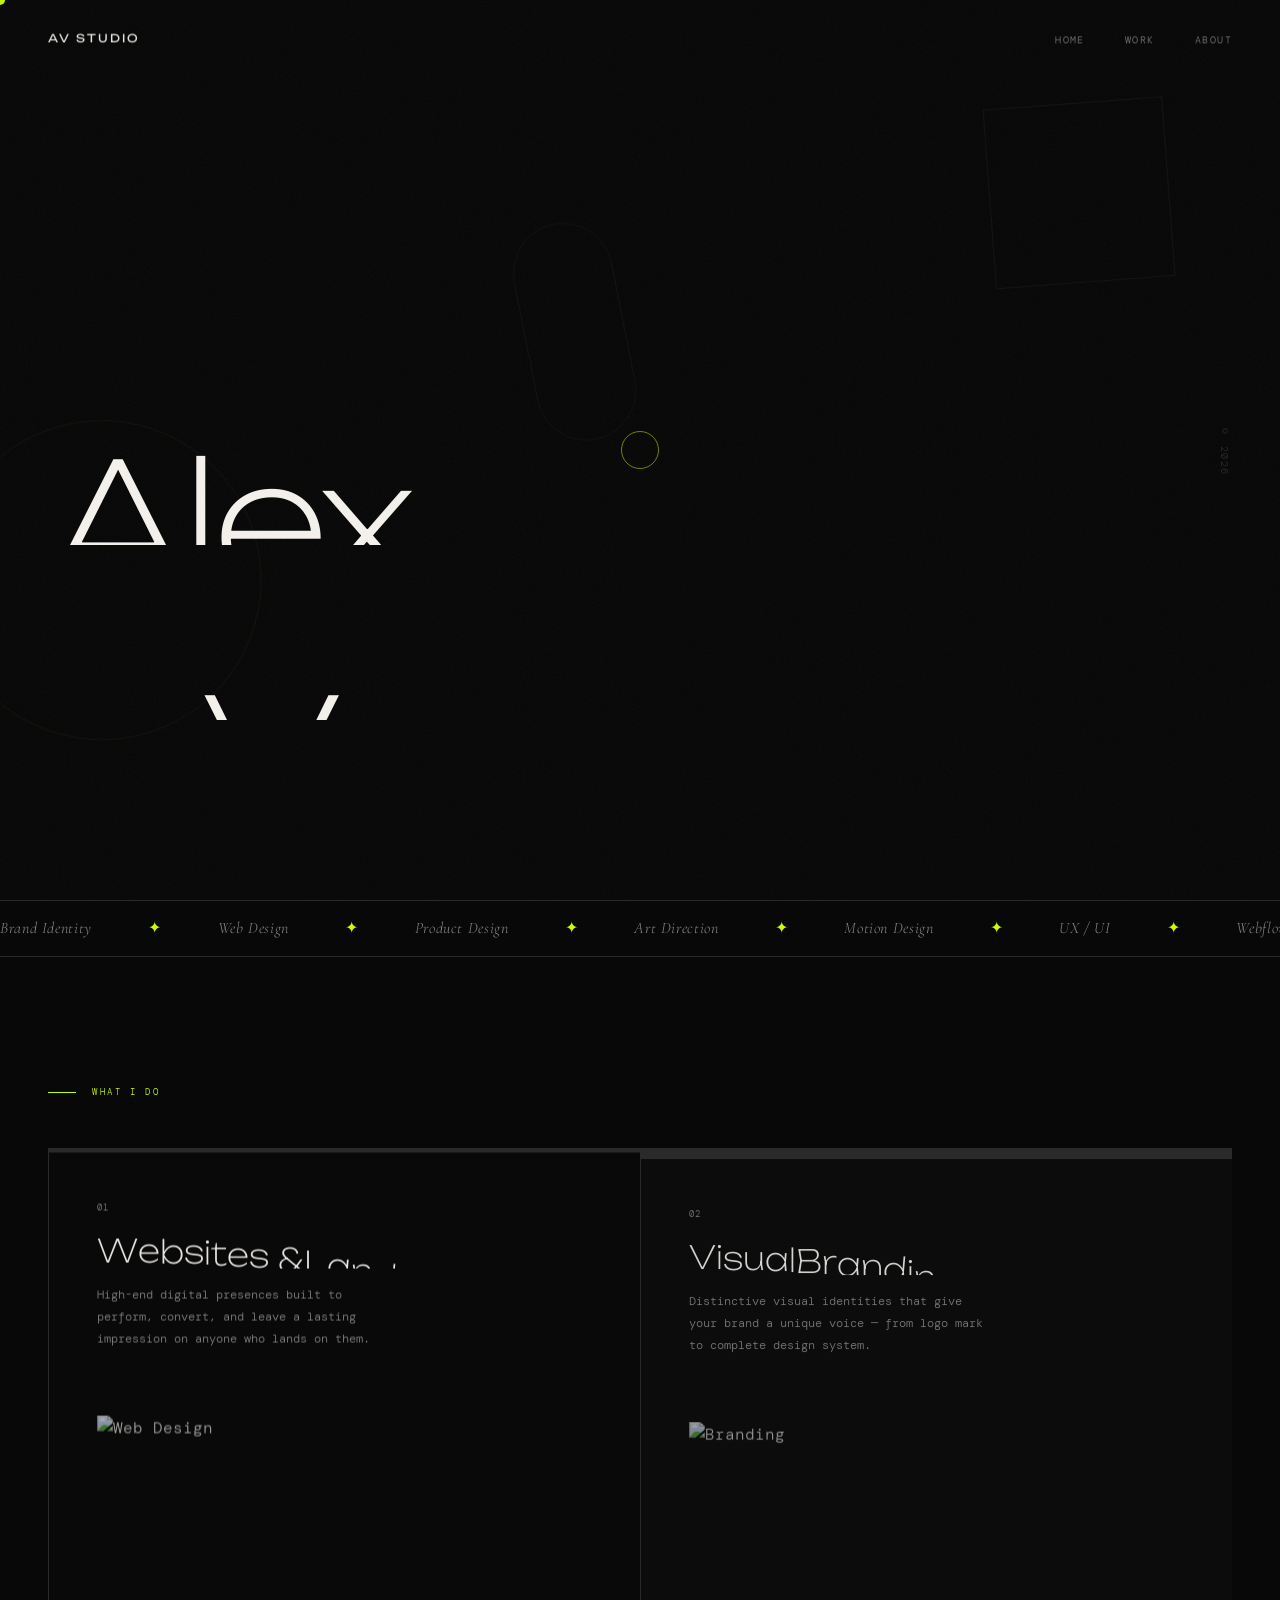
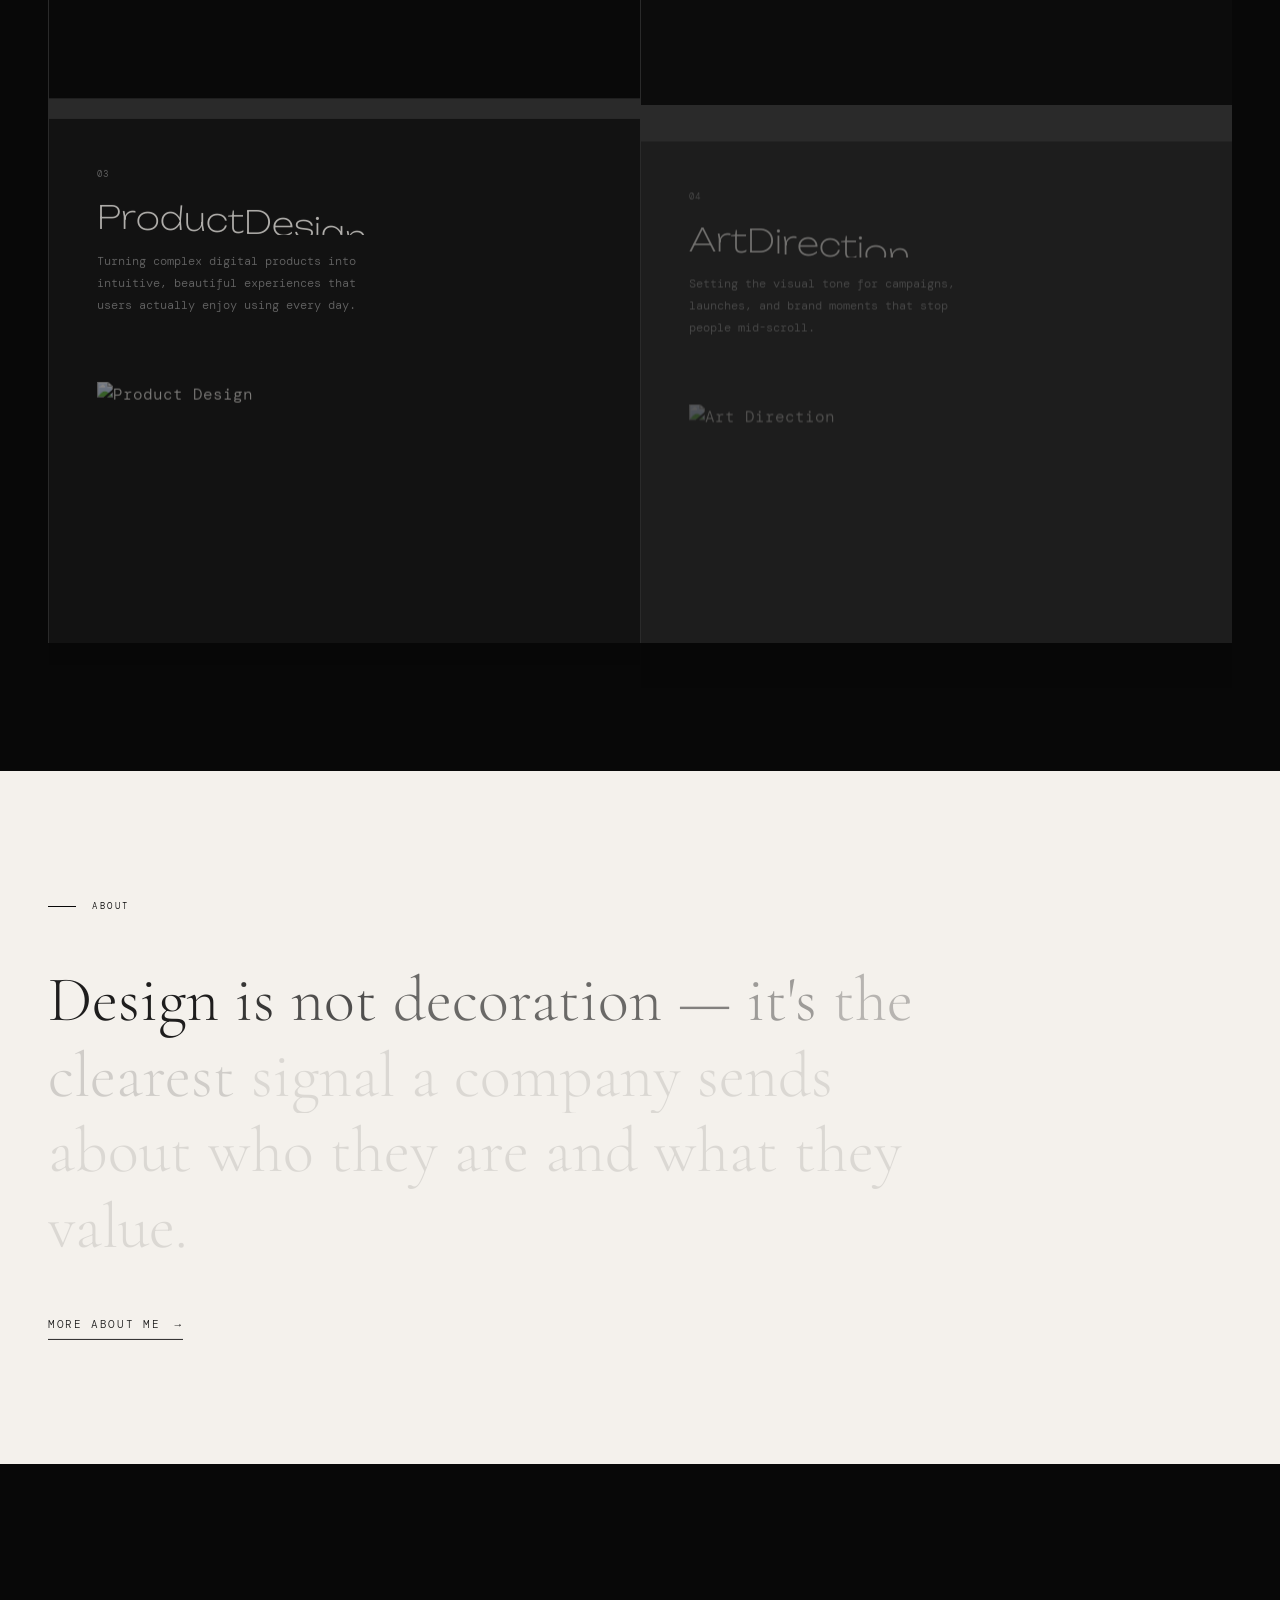
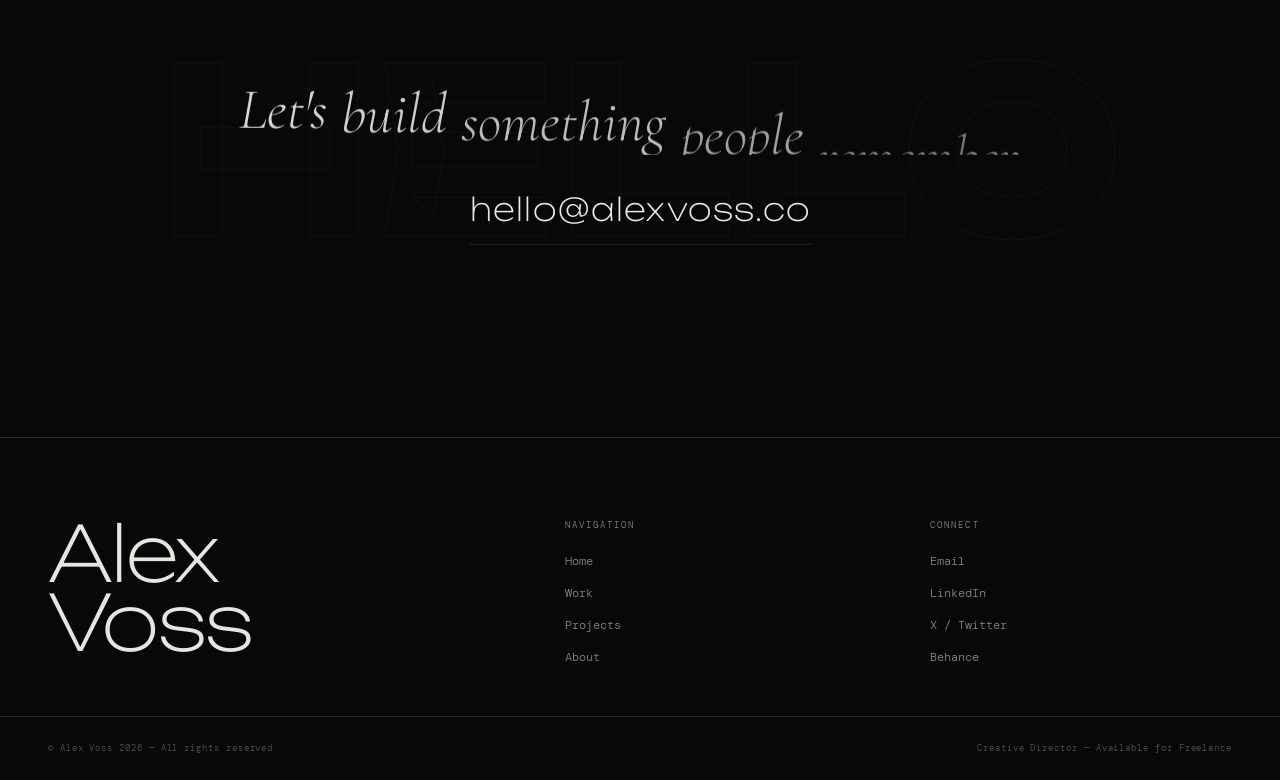
==== index.html @ 8ac4eb01 "Update index.html" ====
<!DOCTYPE html>
<html lang="en">
<head>
  <meta charset="UTF-8" />
  <meta name="viewport" content="width=device-width, initial-scale=1.0" />
  <title>Alex Voss — Creative Director</title>
  <meta name="description" content="Creative Director crafting high-end digital experiences — brand identity, web design, and product design." />
  <link rel="stylesheet" href="css/style.css" />
</head>
<body>

  <!-- PRELOADER -->
  <div class="preloader">
    <div class="pre-bars">
      <div class="pre-bar"></div>
      <div class="pre-bar"></div>
      <div class="pre-bar"></div>
      <div class="pre-bar"></div>
      <div class="pre-bar"></div>
    </div>
    <div class="pre-logo">AV</div>
    <div class="pre-counter">0%</div>
  </div>

  <!-- CURSOR -->
  <div class="cursor"></div>
  <div class="cursor-ring"></div>

  <!-- NAV -->
  <nav>
    <a class="nav-logo" href="index.html">AV Studio</a>
    <ul class="nav-links">
      <li><a href="index.html">Home</a></li>
      <li><a href="work.html">Work</a></li>
      <li><a href="about.html">About</a></li>
    </ul>
  </nav>

  <!-- HERO -->
  <section class="hero">
    <div class="shapes-bg">
      <div class="float-shape shape-square" data-speed="0.4"></div>
      <div class="float-shape shape-circle" data-speed="0.25"></div>
      <div class="float-shape shape-pill"   data-speed="0.6"></div>
    </div>

    <p class="hero-eyebrow">Creative Direction &amp; Web Design</p>

    <h1 class="hero-name">
      <span class="hero-line"><span class="hero-line-inner">Alex</span></span>
      <span class="hero-line"><span class="hero-line-inner">Voss</span></span>
    </h1>

    <p class="hero-tagline">Making brands impossible to ignore, one pixel at a time.</p>
    <div class="hero-year">© 2026</div>
    <div class="hero-scroll">Scroll</div>
  </section>

  <!-- MARQUEE -->
  <div class="marquee-wrap">
    <div class="marquee-track">
      <span>Brand Identity</span><span class="mdot">✦</span>
      <span>Web Design</span><span class="mdot">✦</span>
      <span>Product Design</span><span class="mdot">✦</span>
      <span>Art Direction</span><span class="mdot">✦</span>
      <span>Motion Design</span><span class="mdot">✦</span>
      <span>UX / UI</span><span class="mdot">✦</span>
      <span>Webflow Dev</span><span class="mdot">✦</span>
      <span>Visual Systems</span><span class="mdot">✦</span>
      <!-- duplicate for seamless loop -->
      <span>Brand Identity</span><span class="mdot">✦</span>
      <span>Web Design</span><span class="mdot">✦</span>
      <span>Product Design</span><span class="mdot">✦</span>
      <span>Art Direction</span><span class="mdot">✦</span>
      <span>Motion Design</span><span class="mdot">✦</span>
      <span>UX / UI</span><span class="mdot">✦</span>
      <span>Webflow Dev</span><span class="mdot">✦</span>
      <span>Visual Systems</span><span class="mdot">✦</span>
    </div>
  </div>

  <!-- SERVICES -->
  <section>
    <p class="section-label">What I Do</p>
    <div class="services-grid">

      <div class="service-item">
        <span class="service-num">01</span>
        <h3 class="service-title" data-split="chars">Websites &amp;<br>Landing Pages</h3>
        <p class="service-desc">High-end digital presences built to perform, convert, and leave a lasting impression on anyone who lands on them.</p>
        <div class="parallax-wrap">
          <img class="service-img parallax-img" src="https://images.unsplash.com/photo-1558655146-364adaf1fcc9?w=900&q=80&auto=format&fit=crop" alt="Web Design" />
        </div>
      </div>

      <div class="service-item">
        <span class="service-num">02</span>
        <h3 class="service-title" data-split="chars">Visual<br>Branding</h3>
        <p class="service-desc">Distinctive visual identities that give your brand a unique voice — from logo mark to complete design system.</p>
        <div class="parallax-wrap">
          <img class="service-img parallax-img" src="https://images.unsplash.com/photo-1600880292089-90a7e086ee0c?w=900&q=80&auto=format&fit=crop" alt="Branding" />
        </div>
      </div>

      <div class="service-item">
        <span class="service-num">03</span>
        <h3 class="service-title" data-split="chars">Product<br>Design</h3>
        <p class="service-desc">Turning complex digital products into intuitive, beautiful experiences that users actually enjoy using every day.</p>
        <div class="parallax-wrap">
          <img class="service-img parallax-img" src="https://images.unsplash.com/photo-1586717791821-3f44a563fa4c?w=900&q=80&auto=format&fit=crop" alt="Product Design" />
        </div>
      </div>

      <div class="service-item">
        <span class="service-num">04</span>
        <h3 class="service-title" data-split="chars">Art<br>Direction</h3>
        <p class="service-desc">Setting the visual tone for campaigns, launches, and brand moments that stop people mid-scroll.</p>
        <div class="parallax-wrap">
          <img class="service-img parallax-img" src="https://images.unsplash.com/photo-1618005182384-a83a8bd57fbe?w=900&q=80&auto=format&fit=crop" alt="Art Direction" />
        </div>
      </div>

    </div>
  </section>

  <!-- ABOUT STRIP -->
  <div class="about-strip">
    <p class="section-label">About</p>
    <p class="about-big-text">
      Design is <em>not decoration</em> — it's the clearest signal a company sends about who they are and what they value.
    </p>
    <a class="about-cta reveal" href="about.html">More about me</a>
  </div>

  <!-- CTA -->
  <section class="cta-section">
    <h2 class="reveal" data-split="words">Let's build something people remember.</h2>
    <a class="cta-email" href="mailto:hello@alexvoss.co">hello@alexvoss.co</a>
  </section>

  <!-- FOOTER -->
  <footer>
    <div class="footer-name">Alex<br>Voss</div>
    <div>
      <p class="footer-col-label">Navigation</p>
      <div class="footer-links">
        <a href="index.html">Home</a>
        <a href="work.html">Work</a>
        <a href="Projects.html">Projects</a>
        <a href="about.html">About</a>
      </div>
    </div>
    <div>
      <p class="footer-col-label">Connect</p>
      <div class="footer-links">
        <a href="mailto:hello@alexvoss.co">Email</a>
        <a href="#" target="_blank">LinkedIn</a>
        <a href="#" target="_blank">X / Twitter</a>
        <a href="#" target="_blank">Behance</a>
      </div>
    </div>
  </footer>
  <div class="footer-bottom">
    <span>© Alex Voss 2026 — All rights reserved</span>
    <span>Creative Director — Available for Freelance</span>
  </div>

  <!-- SCRIPTS: GSAP + ScrollTrigger + Lenis -->
  <script src="https://cdnjs.cloudflare.com/ajax/libs/gsap/3.12.5/gsap.min.js"></script>
  <script src="https://cdnjs.cloudflare.com/ajax/libs/gsap/3.12.5/ScrollTrigger.min.js"></script>
  <script src="https://unpkg.com/lenis@1.1.14/dist/lenis.min.js"></script>
  <script>gsap.registerPlugin(ScrollTrigger);</script>
  <script src="js/main.js"></script>
</body>
</html>
---- css/style.css ----
/* ─── FONTS ─────────────────────────────────────────────── */
@import url('https://fonts.googleapis.com/css2?family=Cormorant+Garamond:ital,wght@0,300;0,400;0,600;1,300;1,400&family=DM+Mono:wght@300;400;500&family=Unbounded:wght@200;400;700&display=swap');

/* ─── VARIABLES ──────────────────────────────────────────── */
:root {
  --black:      #080808;
  --white:      #f4f1ec;
  --grey:       #2a2a2a;
  --grey-mid:   #555;
  --grey-light: #888;
  --accent:     #c8ff00;
  --font-display: 'Unbounded', sans-serif;
  --font-serif:   'Cormorant Garamond', serif;
  --font-mono:    'DM Mono', monospace;
}

/* ─── RESET ──────────────────────────────────────────────── */
*, *::before, *::after { box-sizing: border-box; margin: 0; padding: 0; }
html { scroll-behavior: auto; font-size: 16px; } /* lenis handles smooth */
body {
  background: var(--black);
  color: var(--white);
  font-family: var(--font-mono);
  font-weight: 300;
  line-height: 1.65;
  overflow-x: hidden;
  cursor: none;
}
a  { color: inherit; text-decoration: none; }
img { display: block; max-width: 100%; }
ul  { list-style: none; }

/* ─── PRELOADER ──────────────────────────────────────────── */
.preloader {
  position: fixed;
  inset: 0;
  z-index: 9999;
  display: flex;
  flex-direction: column;
  align-items: center;
  justify-content: center;
  background: var(--black);
  pointer-events: none;
}
.pre-bars {
  display: flex;
  gap: 2px;
  position: absolute;
  inset: 0;
  z-index: 2;
}
.pre-bar {
  flex: 1;
  background: #0d0d0d;
  border-right: 1px solid #1a1a1a;
  /* bars slide UP to exit — GSAP animates yPercent: -100 */
}
/* logo/counter sit above bars */
.pre-logo {
  font-family: var(--font-display);
  font-size: clamp(1.5rem, 4vw, 3rem);
  font-weight: 200;
  letter-spacing: 0.1em;
  color: var(--white);
  position: relative;
  z-index: 1;
  margin-bottom: 1rem;
}
.pre-counter {
  font-family: var(--font-mono);
  font-size: 0.65rem;
  letter-spacing: 0.25em;
  color: var(--grey-light);
  position: relative;
  z-index: 1;
}

/* ─── CUSTOM CURSOR ──────────────────────────────────────── */
.cursor {
  position: fixed;
  width: 60px; height: 60px;
  background: var(--accent);
  border-radius: 50%;
  pointer-events: none;
  z-index: 9998;
  transform: translate(-50%, -50%);
  mix-blend-mode: difference;
  will-change: transform, left, top;
}
.cursor-ring {
  position: fixed;
  width: 38px; height: 38px;
  border: 1px solid rgba(200,255,0,0.5);
  border-radius: 50%;
  pointer-events: none;
  z-index: 9997;
  transform: translate(-50%, -50%);
  will-change: left, top;
}

/* ─── NAV ────────────────────────────────────────────────── */
nav {
  position: fixed;
  top: 0; left: 0; right: 0;
  z-index: 500;
  display: flex;
  justify-content: space-between;
  align-items: center;
  padding: 1.6rem 3rem;
  mix-blend-mode: difference;
  will-change: transform, opacity;
}
.nav-logo {
  font-family: var(--font-display);
  font-size: 0.7rem;
  font-weight: 400;
  letter-spacing: 0.18em;
  text-transform: uppercase;
  color: var(--white);
}
.nav-links {
  display: flex;
  gap: 2.5rem;
  align-items: center;
}
.nav-links a {
  font-family: var(--font-mono);
  font-size: 0.65rem;
  letter-spacing: 0.14em;
  text-transform: uppercase;
  color: var(--white);
  opacity: 0.5;
  transition: opacity 0.3s;
  position: relative;
}
.nav-links a::after {
  content: '';
  position: absolute;
  bottom: -3px; left: 0;
  width: 0; height: 1px;
  background: var(--accent);
  transition: width 0.35s ease;
}
.nav-links a:hover,
.nav-links a.active { opacity: 1; }
.nav-links a.active::after,
.nav-links a:hover::after { width: 100%; }

/* ─── HERO ───────────────────────────────────────────────── */
.hero {
  height: 100vh;
  display: flex;
  flex-direction: column;
  justify-content: flex-end;
  padding: 3rem 3rem 4rem;
  position: relative;
  overflow: hidden;
}
.hero-eyebrow {
  font-family: var(--font-mono);
  font-size: 0.62rem;
  letter-spacing: 0.22em;
  text-transform: uppercase;
  color: var(--accent);
  margin-bottom: 1.5rem;
  opacity: 0; /* animated in */
}
/* Each line has an overflow:hidden clip */
.hero-name {
  font-family: var(--font-display);
  font-size: clamp(4.5rem, 13vw, 12rem);
  font-weight: 200;
  line-height: 0.88;
  letter-spacing: -0.03em;
}
.hero-line {
  display: block;
  overflow: hidden;
  line-height: 1;
  padding-bottom: 0.05em;
}
.hero-line:nth-child(2) { padding-left: 12vw; }
.hero-line-inner {
  display: block;
  /* GSAP animates yPercent from 110 → 0 */
}
.hero-tagline {
  font-family: var(--font-serif);
  font-size: clamp(1rem, 2.2vw, 1.6rem);
  font-style: italic;
  font-weight: 300;
  color: var(--grey-light);
  margin-top: 2rem;
  max-width: 460px;
  margin-left: auto;
  opacity: 0; /* animated in */
}
.hero-scroll {
  position: absolute;
  bottom: 3rem;
  left: 50%;
  transform: translateX(-50%);
  display: flex;
  flex-direction: column;
  align-items: center;
  gap: 0.4rem;
  font-size: 0.55rem;
  letter-spacing: 0.22em;
  text-transform: uppercase;
  color: var(--grey-light);
  opacity: 0; /* animated in */
  animation: scrollBob 2.2s ease-in-out infinite 1.5s;
}
.hero-scroll::after {
  content: '';
  width: 1px; height: 55px;
  background: var(--grey-mid);
}
@keyframes scrollBob {
  0%, 100% { transform: translateX(-50%) translateY(0); }
  50%       { transform: translateX(-50%) translateY(10px); }
}
.available-badge {
  display: inline-flex;
  align-items: center;
  gap: 0.6rem;
  font-family: var(--font-mono);
  font-size: 0.58rem;
  letter-spacing: 0.16em;
  text-transform: uppercase;
  color: var(--grey-light);
  border: 1px solid var(--grey);
  padding: 0.5rem 1rem;
  margin-bottom: 2.5rem;
  opacity: 0; /* animated in */
  width: fit-content;
}
.badge-dot {
  width: 6px; height: 6px;
  background: var(--accent);
  border-radius: 50%;
  animation: pulse 2s ease-in-out infinite;
}
@keyframes pulse {
  0%, 100% { opacity: 1; transform: scale(1); }
  50%       { opacity: 0.4; transform: scale(0.7); }
}
.hero-year {
  position: absolute;
  top: 50%; right: 3rem;
  font-family: var(--font-mono);
  font-size: 0.6rem;
  letter-spacing: 0.15em;
  color: var(--grey);
  writing-mode: vertical-rl;
  transform: translateY(-50%);
}

/* ─── MARQUEE ────────────────────────────────────────────── */
.marquee-wrap {
  border-top: 1px solid var(--grey);
  border-bottom: 1px solid var(--grey);
  overflow: hidden;
  padding: 0.9rem 0;
}
.marquee-track {
  display: flex;
  gap: 3.5rem;
  white-space: nowrap;
  width: max-content;
  animation: marquee 18s linear infinite;
}
.marquee-track span {
  font-family: var(--font-serif);
  font-size: 1rem;
  font-style: italic;
  color: var(--grey-light);
  letter-spacing: 0.04em;
}
.marquee-track .mdot { color: var(--accent); font-style: normal; }
@keyframes marquee {
  from { transform: translateX(0); }
  to   { transform: translateX(-50%); }
}

/* ─── SECTION BASE ───────────────────────────────────────── */
section { padding: 8rem 3rem; }
.section-label {
  font-family: var(--font-mono);
  font-size: 0.58rem;
  letter-spacing: 0.28em;
  text-transform: uppercase;
  color: var(--accent);
  margin-bottom: 3rem;
  display: flex;
  align-items: center;
  gap: 1rem;
}
.section-label::before {
  content: '';
  display: inline-block;
  width: 28px; height: 1px;
  background: var(--accent);
}

/* ─── FLOATING SHAPES (hero bg) ──────────────────────────── */
.shapes-bg {
  position: absolute;
  inset: 0;
  pointer-events: none;
  overflow: hidden;
}
.float-shape {
  position: absolute;
  will-change: transform;
}
.shape-square {
  width: 180px; height: 180px;
  border: 1px solid rgba(255,255,255,0.04);
  top: 15%; right: 8%;
  transform: rotate(20deg);
}
.shape-circle {
  width: 320px; height: 320px;
  border: 1px solid rgba(200,255,0,0.05);
  border-radius: 50%;
  bottom: 20%; left: -5%;
}
.shape-pill {
  width: 100px; height: 220px;
  border: 1px solid rgba(255,255,255,0.035);
  border-radius: 100px;
  top: 30%; left: 42%;
  transform: rotate(-15deg);
}

/* ─── SERVICES GRID ──────────────────────────────────────── */
.services-grid {
  display: grid;
  grid-template-columns: 1fr 1fr;
  gap: 1px;
  background: var(--grey);
  border: 1px solid var(--grey);
}
.service-item {
  background: var(--black);
  padding: 3rem;
  display: flex;
  flex-direction: column;
  gap: 1rem;
  position: relative;
  overflow: hidden;
  will-change: transform;
}
.service-item::before {
  content: '';
  position: absolute;
  inset: 0;
  background: #0e0e0e;
  transform: scaleY(0);
  transform-origin: bottom;
  transition: transform 0.5s cubic-bezier(0.4, 0, 0.2, 1);
  z-index: 0;
}
.service-item:hover::before { transform: scaleY(1); }
.service-item > * { position: relative; z-index: 1; }
.service-num {
  font-family: var(--font-mono);
  font-size: 0.58rem;
  color: var(--grey-light);
  letter-spacing: 0.15em;
}
.service-title {
  font-family: var(--font-display);
  font-size: clamp(1.3rem, 2.8vw, 2rem);
  font-weight: 200;
  line-height: 1.1;
}
.service-desc {
  font-size: 0.78rem;
  color: var(--grey-light);
  max-width: 300px;
  line-height: 1.75;
}
.parallax-wrap { overflow: hidden; }
.service-img {
  width: 100%;
  height: 260px;
  object-fit: cover;
  margin-top: 1.5rem;
  opacity: 0.7;
  transition: opacity 0.5s;
  will-change: transform;
}
.service-item:hover .service-img { opacity: 1; }

/* ─── ABOUT STRIP ────────────────────────────────────────── */
.about-strip {
  background: var(--white);
  color: var(--black);
  padding: 8rem 3rem;
}
.about-strip .section-label { color: var(--black); }
.about-strip .section-label::before { background: var(--black); }
.about-big-text {
  font-family: var(--font-serif);
  font-size: clamp(2rem, 5vw, 4.5rem);
  font-weight: 300;
  line-height: 1.18;
  max-width: 900px;
}
.about-big-text em { font-style: italic; color: #666; }
.about-cta {
  display: inline-flex;
  align-items: center;
  gap: 0.9rem;
  margin-top: 3rem;
  font-family: var(--font-mono);
  font-size: 0.68rem;
  letter-spacing: 0.15em;
  text-transform: uppercase;
  color: var(--black);
  border-bottom: 1px solid var(--black);
  padding-bottom: 0.3rem;
  transition: gap 0.35s ease;
}
.about-cta:hover { gap: 2rem; }
.about-cta::after { content: '→'; }

/* ─── CTA ────────────────────────────────────────────────── */
.cta-section {
  text-align: center;
  padding: 12rem 3rem;
  position: relative;
  overflow: hidden;
}
.cta-section::before {
  content: 'HELLO';
  position: absolute;
  top: 50%; left: 50%;
  transform: translate(-50%, -50%);
  font-family: var(--font-display);
  font-size: clamp(7rem, 18vw, 16rem);
  font-weight: 700;
  color: transparent;
  -webkit-text-stroke: 1px var(--grey);
  pointer-events: none;
  opacity: 0.25;
  user-select: none;
}
.cta-section h2 {
  font-family: var(--font-serif);
  font-size: clamp(2rem, 4.5vw, 4rem);
  font-weight: 300;
  font-style: italic;
  margin-bottom: 2rem;
  position: relative;
}
.cta-email {
  font-family: var(--font-display);
  font-size: clamp(1.1rem, 2.8vw, 2rem);
  font-weight: 200;
  letter-spacing: 0.04em;
  border-bottom: 1px solid var(--grey);
  padding-bottom: 0.5rem;
  transition: color 0.3s, border-color 0.3s;
  position: relative;
  display: inline-block;
}
.cta-email:hover { color: var(--accent); border-color: var(--accent); }

/* ─── WORK PAGE ──────────────────────────────────────────── */
.work-hero {
  height: 60vh;
  display: flex;
  align-items: flex-end;
  padding: 3rem;
  border-bottom: 1px solid var(--grey);
}
.work-hero h1 {
  font-family: var(--font-display);
  font-size: clamp(3rem, 10vw, 9rem);
  font-weight: 200;
  line-height: 0.9;
  overflow: hidden;
}
.work-hero h1 > span {
  display: block;
  font-family: var(--font-serif);
  font-style: italic;
  font-size: 0.38em;
  color: var(--grey-light);
  font-weight: 300;
  margin-bottom: 0.6rem;
}
.work-nav-sticky {
  position: sticky;
  top: 0;
  z-index: 600;
  background: var(--black);
  border-bottom: 1px solid var(--grey);
  padding: 0 3rem;
  display: flex;
  align-items: center;
  overflow-x: auto;
  scrollbar-width: none;
  box-shadow: 0 8px 32px 0 rgba(0,0,0,0.98);
}
.work-nav-sticky::-webkit-scrollbar { display: none; }

/* brand + page nav embedded in work bar */
.work-nav-brand {
  display: flex;
  align-items: center;
  gap: 0;
  flex-shrink: 0;
}
.work-nav-logo {
  font-family: var(--font-display);
  font-size: 0.7rem;
  font-weight: 400;
  letter-spacing: 0.18em;
  color: var(--white);
  padding: 0 1.4rem;
  border-right: 1px solid var(--grey);
  white-space: nowrap;
  flex-shrink: 0;
  display: flex;
  align-items: center;
  height: 52px;
}
.work-nav-page {
  font-family: var(--font-mono);
  font-size: 0.58rem;
  letter-spacing: 0.15em;
  text-transform: uppercase;
  color: var(--grey-light);
  padding: 0 1.1rem;
  border-right: 1px solid var(--grey);
  white-space: nowrap;
  transition: color 0.3s;
  display: flex;
  align-items: center;
  height: 52px;
}
.work-nav-page:hover { color: var(--white); }
.work-nav-page.active { color: var(--accent); }
.work-nav-divider {
  width: 1px;
  align-self: stretch;
  background: var(--grey);
  flex-shrink: 0;
  margin-right: 0;
}

.work-nav-sticky a {
  font-family: var(--font-mono);
  font-size: 0.58rem;
  letter-spacing: 0.15em;
  text-transform: uppercase;
  color: var(--grey-light);
  padding: 1rem 1.4rem;
  border-right: 1px solid var(--grey);
  white-space: nowrap;
  transition: background 0.3s, color 0.3s;
}
.work-nav-sticky a:hover { background: #111; color: var(--white); }

/* ─── WORK ITEMS ─────────────────────────────────────────── */
.work-item {
  border-bottom: 1px solid var(--grey);
  padding: 6rem 3rem;
  display: grid;
  grid-template-columns: 1fr 2fr;
  gap: 6rem;
  align-items: start;
}
.work-item-meta {
  position: sticky;
  top: 140px;
}
.work-item-tag {
  font-family: var(--font-mono);
  font-size: 0.58rem;
  letter-spacing: 0.22em;
  text-transform: uppercase;
  color: var(--accent);
  margin-bottom: 0.75rem;
}
.work-item-title {
  font-family: var(--font-display);
  font-size: clamp(1.6rem, 3vw, 2.6rem);
  font-weight: 200;
  line-height: 1.05;
  margin-bottom: 0.4rem;
}
.work-item-subtitle {
  font-family: var(--font-serif);
  font-size: 1.1rem;
  font-style: italic;
  color: var(--grey-light);
  margin-bottom: 1.5rem;
}
.work-item-year {
  font-family: var(--font-mono);
  font-size: 0.6rem;
  color: var(--grey-mid);
  margin-bottom: 2.5rem;
}
.work-item-detail { margin-bottom: 1.2rem; }
.work-item-detail-label {
  font-family: var(--font-mono);
  font-size: 0.56rem;
  letter-spacing: 0.18em;
  text-transform: uppercase;
  color: var(--grey-light);
  margin-bottom: 0.35rem;
}
.work-item-detail-text { font-size: 0.78rem; line-height: 1.7; }
.work-item-link {
  display: inline-flex;
  align-items: center;
  gap: 0.75rem;
  margin-top: 2rem;
  font-family: var(--font-mono);
  font-size: 0.62rem;
  letter-spacing: 0.15em;
  text-transform: uppercase;
  border: 1px solid var(--grey);
  padding: 0.8rem 1.6rem;
  transition: background 0.3s, color 0.3s, border-color 0.3s, gap 0.3s;
}
.work-item-link:hover {
  background: var(--white);
  color: var(--black);
  border-color: var(--white);
  gap: 1.4rem;
}
.work-images { display: flex; flex-direction: column; gap: 1rem; }
.work-images img {
  width: 100%;
  object-fit: cover;
  opacity: 0.82;
  transition: opacity 0.4s;
  will-change: transform;
}
.work-images img:hover { opacity: 1; }
.work-images .img-row { display: grid; grid-template-columns: 1fr 1fr; gap: 1rem; }
.work-images img.tall   { height: 500px; }
.work-images img.medium { height: 320px; }

/* ─── ABOUT PAGE ─────────────────────────────────────────── */
.about-hero {
  height: 80vh;
  display: flex;
  flex-direction: column;
  justify-content: flex-end;
  padding: 3rem;
  border-bottom: 1px solid var(--grey);
  position: relative;
  overflow: hidden;
}
.about-hero h1 {
  font-family: var(--font-display);
  font-size: clamp(2.5rem, 9vw, 8rem);
  font-weight: 200;
  line-height: 0.92;
  max-width: 800px;
  position: relative;
}
.about-hero h1 small {
  display: block;
  font-family: var(--font-serif);
  font-style: italic;
  font-size: 0.28em;
  color: var(--grey-light);
  font-weight: 300;
  margin-top: 1.5rem;
  letter-spacing: 0;
}
.about-hero-img {
  position: absolute;
  right: 0; top: 0;
  height: 100%;
  width: 38%;
  object-fit: cover;
  opacity: 0.25;
}
.about-body {
  display: grid;
  grid-template-columns: 1fr 1.6fr;
  gap: 8rem;
  padding: 8rem 3rem;
  border-bottom: 1px solid var(--grey);
}
.about-body p {
  font-family: var(--font-serif);
  font-size: 1.12rem;
  line-height: 1.85;
  color: var(--grey-light);
  margin-bottom: 1.5rem;
}
.about-body p strong { color: var(--white); font-weight: 400; }
.about-meta {
  font-family: var(--font-display);
  font-size: clamp(0.85rem, 1.8vw, 1.2rem);
  font-weight: 200;
  line-height: 1.5;
  color: var(--grey-light);
}
.about-stats {
  display: grid;
  grid-template-columns: 1fr 1fr;
  gap: 4rem;
  padding: 6rem 3rem;
  border-bottom: 1px solid var(--grey);
}
.about-stat-num {
  font-family: var(--font-display);
  font-size: clamp(3rem, 7vw, 6rem);
  font-weight: 200;
  color: var(--accent);
  line-height: 1;
}
.about-stat-label {
  font-family: var(--font-mono);
  font-size: 0.62rem;
  letter-spacing: 0.16em;
  text-transform: uppercase;
  color: var(--grey-light);
  margin-top: 0.6rem;
}
.skills-grid {
  padding: 6rem 3rem;
  border-bottom: 1px solid var(--grey);
}
.skills-list {
  display: flex;
  flex-wrap: wrap;
  gap: 0.75rem;
  margin-top: 2rem;
}
.skill-tag {
  font-family: var(--font-mono);
  font-size: 0.62rem;
  letter-spacing: 0.1em;
  text-transform: uppercase;
  border: 1px solid var(--grey);
  padding: 0.65rem 1.3rem;
  transition: border-color 0.3s, color 0.3s;
  cursor: default;
}
.skill-tag:hover { border-color: var(--accent); color: var(--accent); }
.exp-row {
  display: grid;
  grid-template-columns: 1fr 2fr;
  gap: 4rem;
  padding: 2.5rem 0;
  border-bottom: 1px solid var(--grey);
}
.exp-year {
  font-family: var(--font-mono);
  font-size: 0.62rem;
  color: var(--grey-light);
}
.exp-title {
  font-family: var(--font-display);
  font-size: 1.1rem;
  font-weight: 200;
  margin-bottom: 0.4rem;
}
.exp-desc { font-size: 0.78rem; color: var(--grey-light); }

/* ─── FOOTER ─────────────────────────────────────────────── */
footer {
  padding: 5rem 3rem 3rem;
  border-top: 1px solid var(--grey);
  display: grid;
  grid-template-columns: 1.5fr 1fr 1fr;
  gap: 4rem;
  align-items: start;
}
.footer-name {
  font-family: var(--font-display);
  font-size: clamp(2.5rem, 6vw, 5rem);
  font-weight: 200;
  line-height: 0.9;
  letter-spacing: -0.02em;
  overflow: hidden;
}
.footer-col-label {
  font-family: var(--font-mono);
  font-size: 0.58rem;
  letter-spacing: 0.22em;
  text-transform: uppercase;
  color: var(--grey-light);
  margin-bottom: 1.2rem;
}
.footer-links { display: flex; flex-direction: column; gap: 0.8rem; }
.footer-links a {
  font-family: var(--font-mono);
  font-size: 0.73rem;
  color: var(--grey-light);
  transition: color 0.3s;
}
.footer-links a:hover { color: var(--accent); }
.footer-bottom {
  padding: 1.5rem 3rem;
  border-top: 1px solid var(--grey);
  display: flex;
  justify-content: space-between;
  font-family: var(--font-mono);
  font-size: 0.58rem;
  color: var(--grey-mid);
  letter-spacing: 0.1em;
}

/* ─── NOISE OVERLAY ──────────────────────────────────────── */
body::after {
  content: '';
  position: fixed;
  inset: 0;
  pointer-events: none;
  z-index: 9000;
  background-image: url("data:image/svg+xml,%3Csvg viewBox='0 0 512 512' xmlns='http://www.w3.org/2000/svg'%3E%3Cfilter id='n'%3E%3CfeTurbulence type='fractalNoise' baseFrequency='0.9' numOctaves='4' stitchTiles='stitch'/%3E%3C/filter%3E%3Crect width='100%25' height='100%25' filter='url(%23n)'/%3E%3C/svg%3E");
  opacity: 0.028;
}

/* ─── MOBILE ─────────────────────────────────────────────── */
@media (max-width: 768px) {
  body { cursor: auto; }
  .cursor, .cursor-ring { display: none; }
  nav { padding: 1.25rem 1.5rem; }
  section { padding: 5rem 1.5rem; }
  .hero { padding: 1.5rem 1.5rem 3rem; }
  .hero-line:nth-child(2) { padding-left: 6vw; }
  .services-grid { grid-template-columns: 1fr; }
  .work-item { grid-template-columns: 1fr; gap: 2.5rem; padding: 4rem 1.5rem; }
  .work-item-meta { position: static; }
  .about-body { grid-template-columns: 1fr; gap: 3rem; padding: 5rem 1.5rem; }
  .about-stats { grid-template-columns: 1fr 1fr; padding: 4rem 1.5rem; }
  .about-hero-img { width: 100%; opacity: 0.1; }
  footer { grid-template-columns: 1fr; gap: 2.5rem; padding: 4rem 1.5rem 2rem; }
  .footer-bottom { flex-direction: column; gap: 0.5rem; padding: 1.5rem; }
  .work-nav-sticky { padding: 0 1.5rem; }
  .skills-grid { padding: 4rem 1.5rem; }
  .cta-section { padding: 8rem 1.5rem; }
}
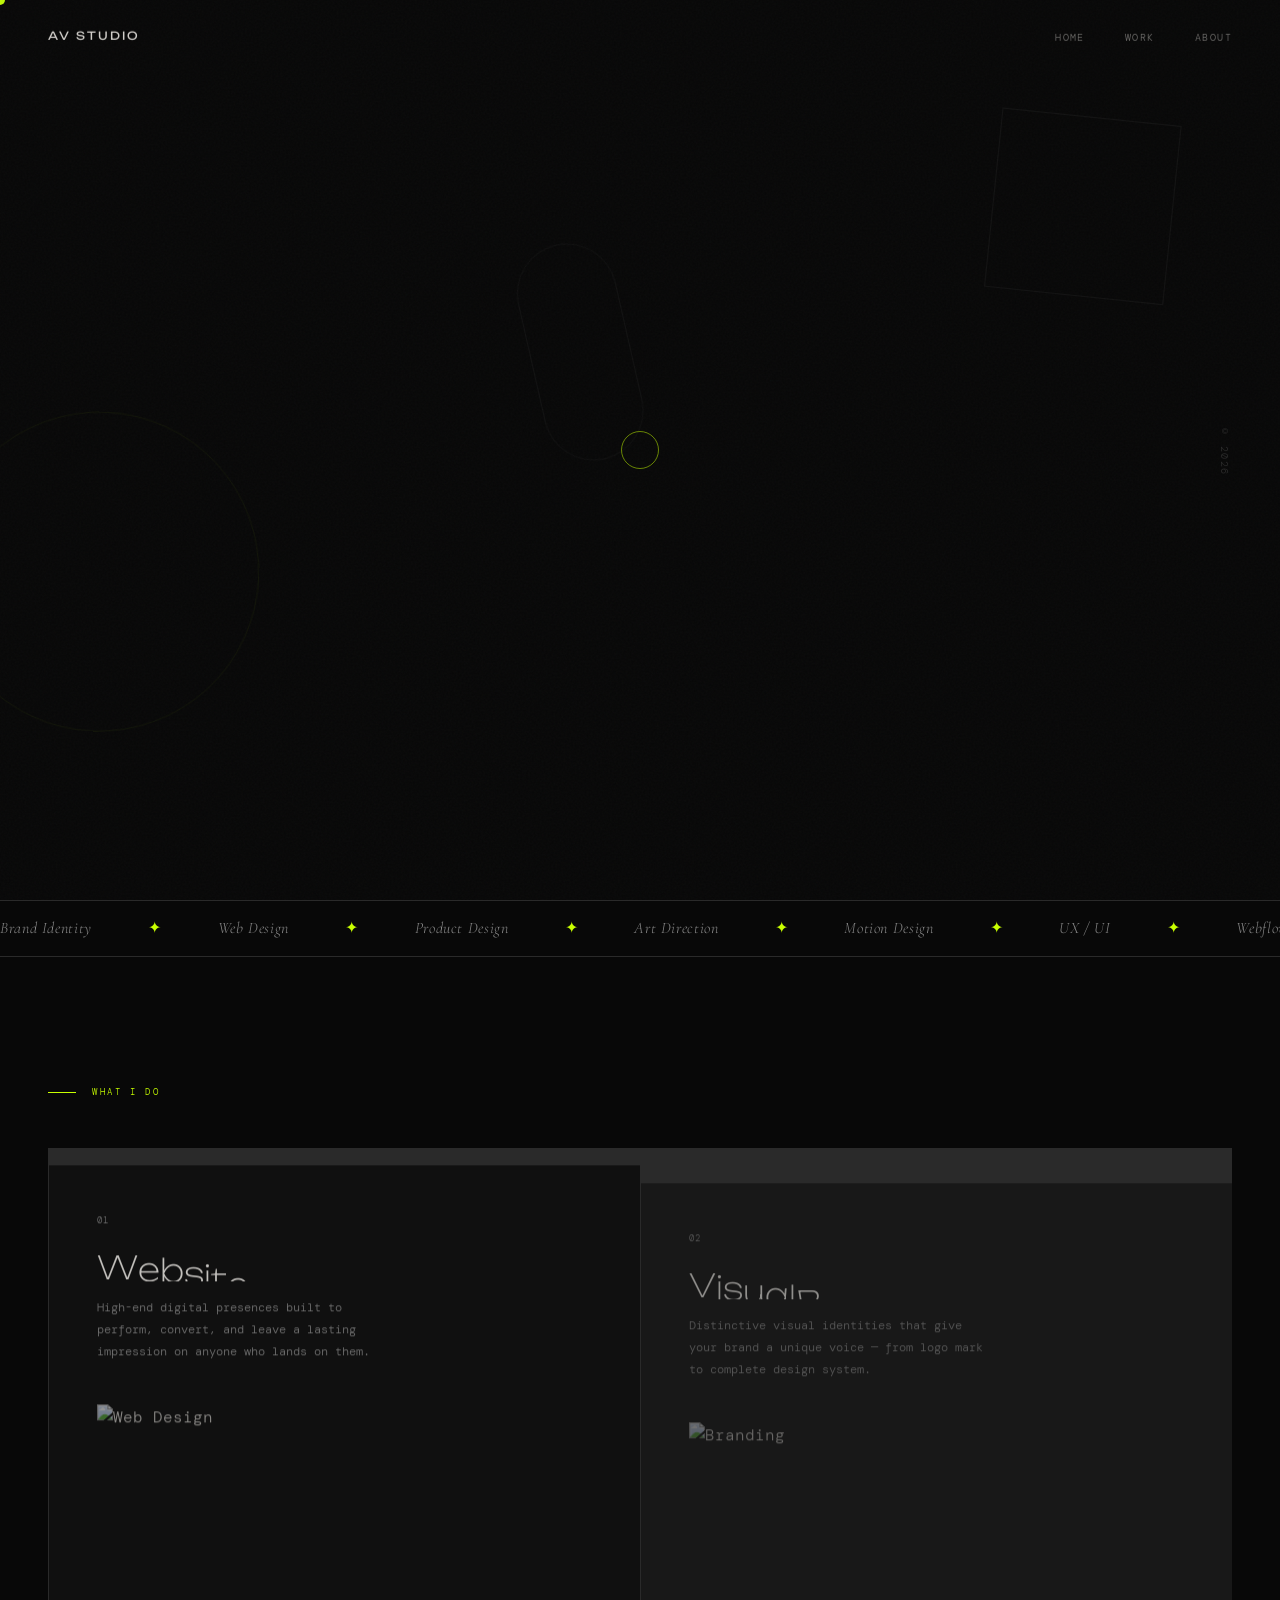
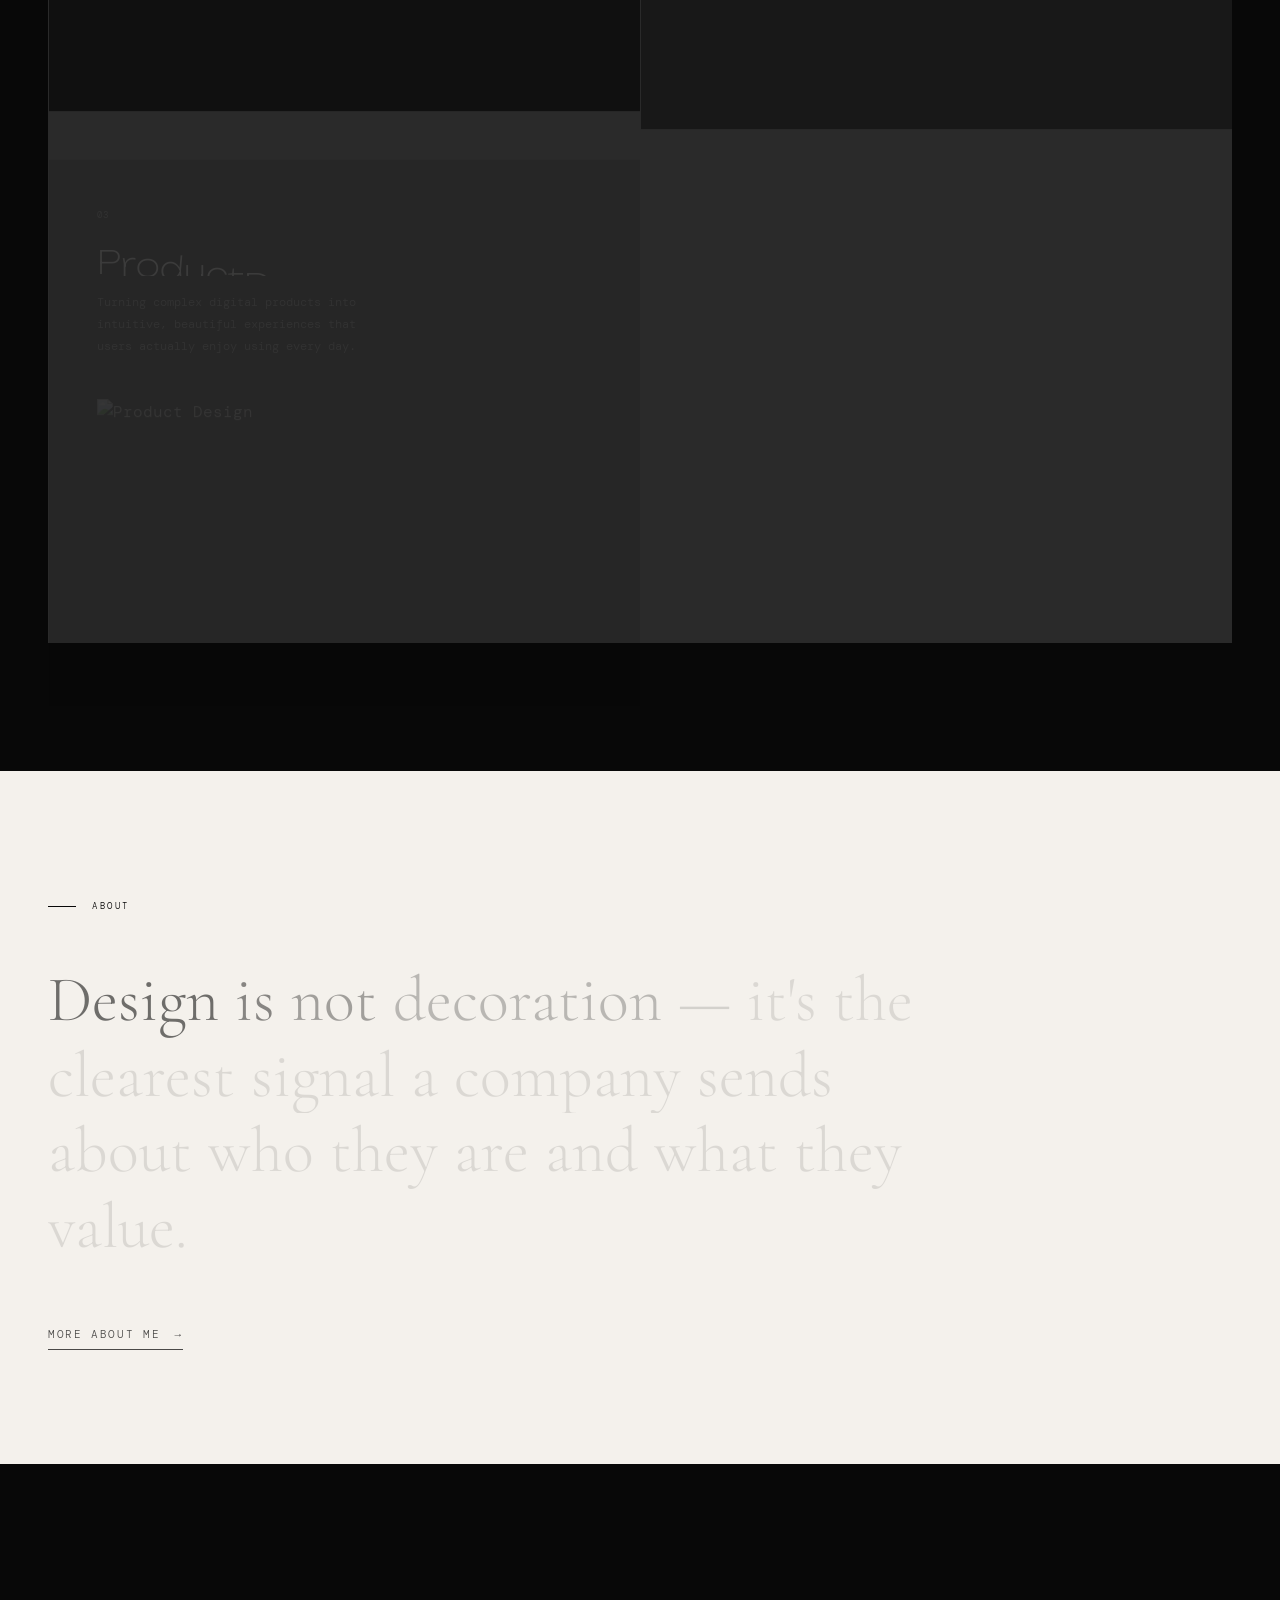
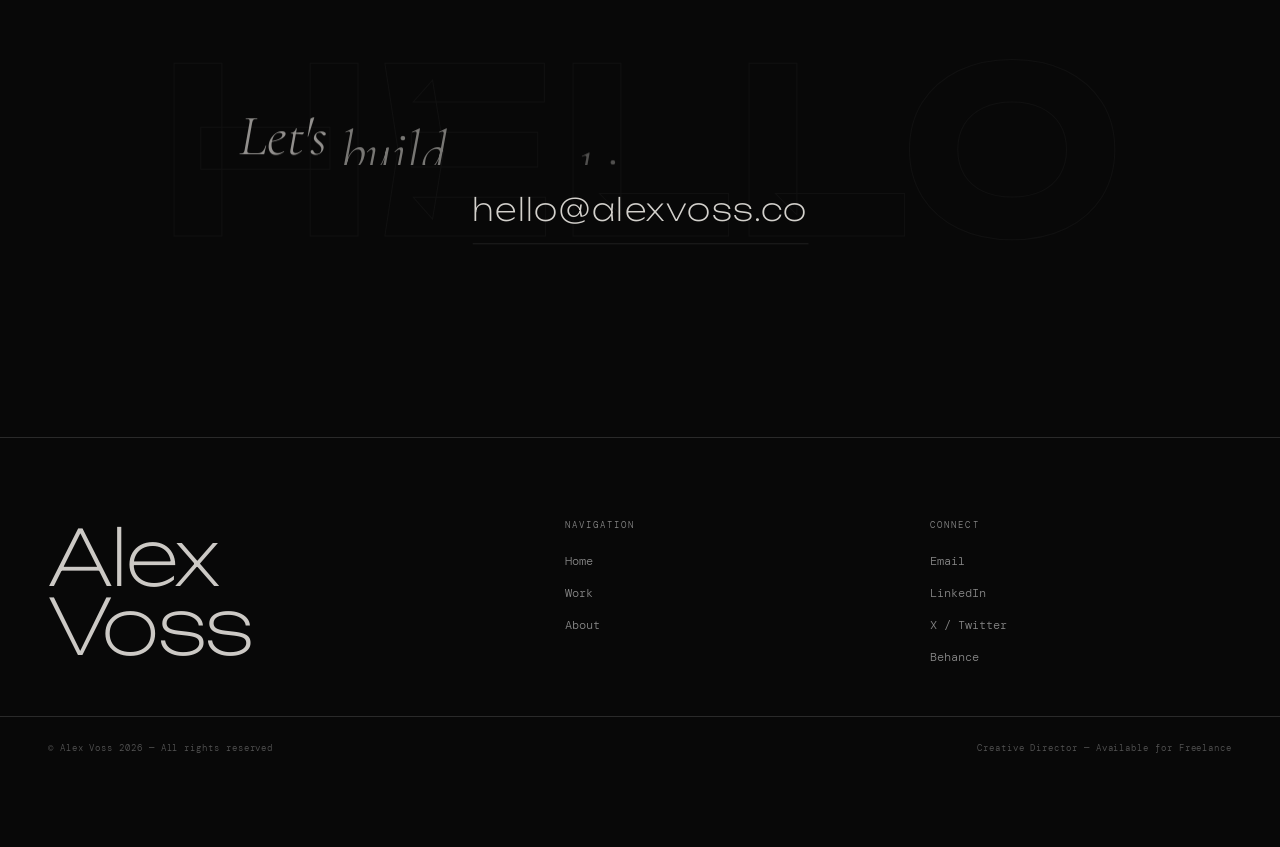
==== commit 07a70cc4: "Update index.html" ====
--- a/index.html
+++ b/index.html
@@ -146,7 +146,6 @@
       <div class="footer-links">
         <a href="index.html">Home</a>
         <a href="work.html">Work</a>
-        <a href="Projects.html">Projects</a>
         <a href="about.html">About</a>
       </div>
     </div>
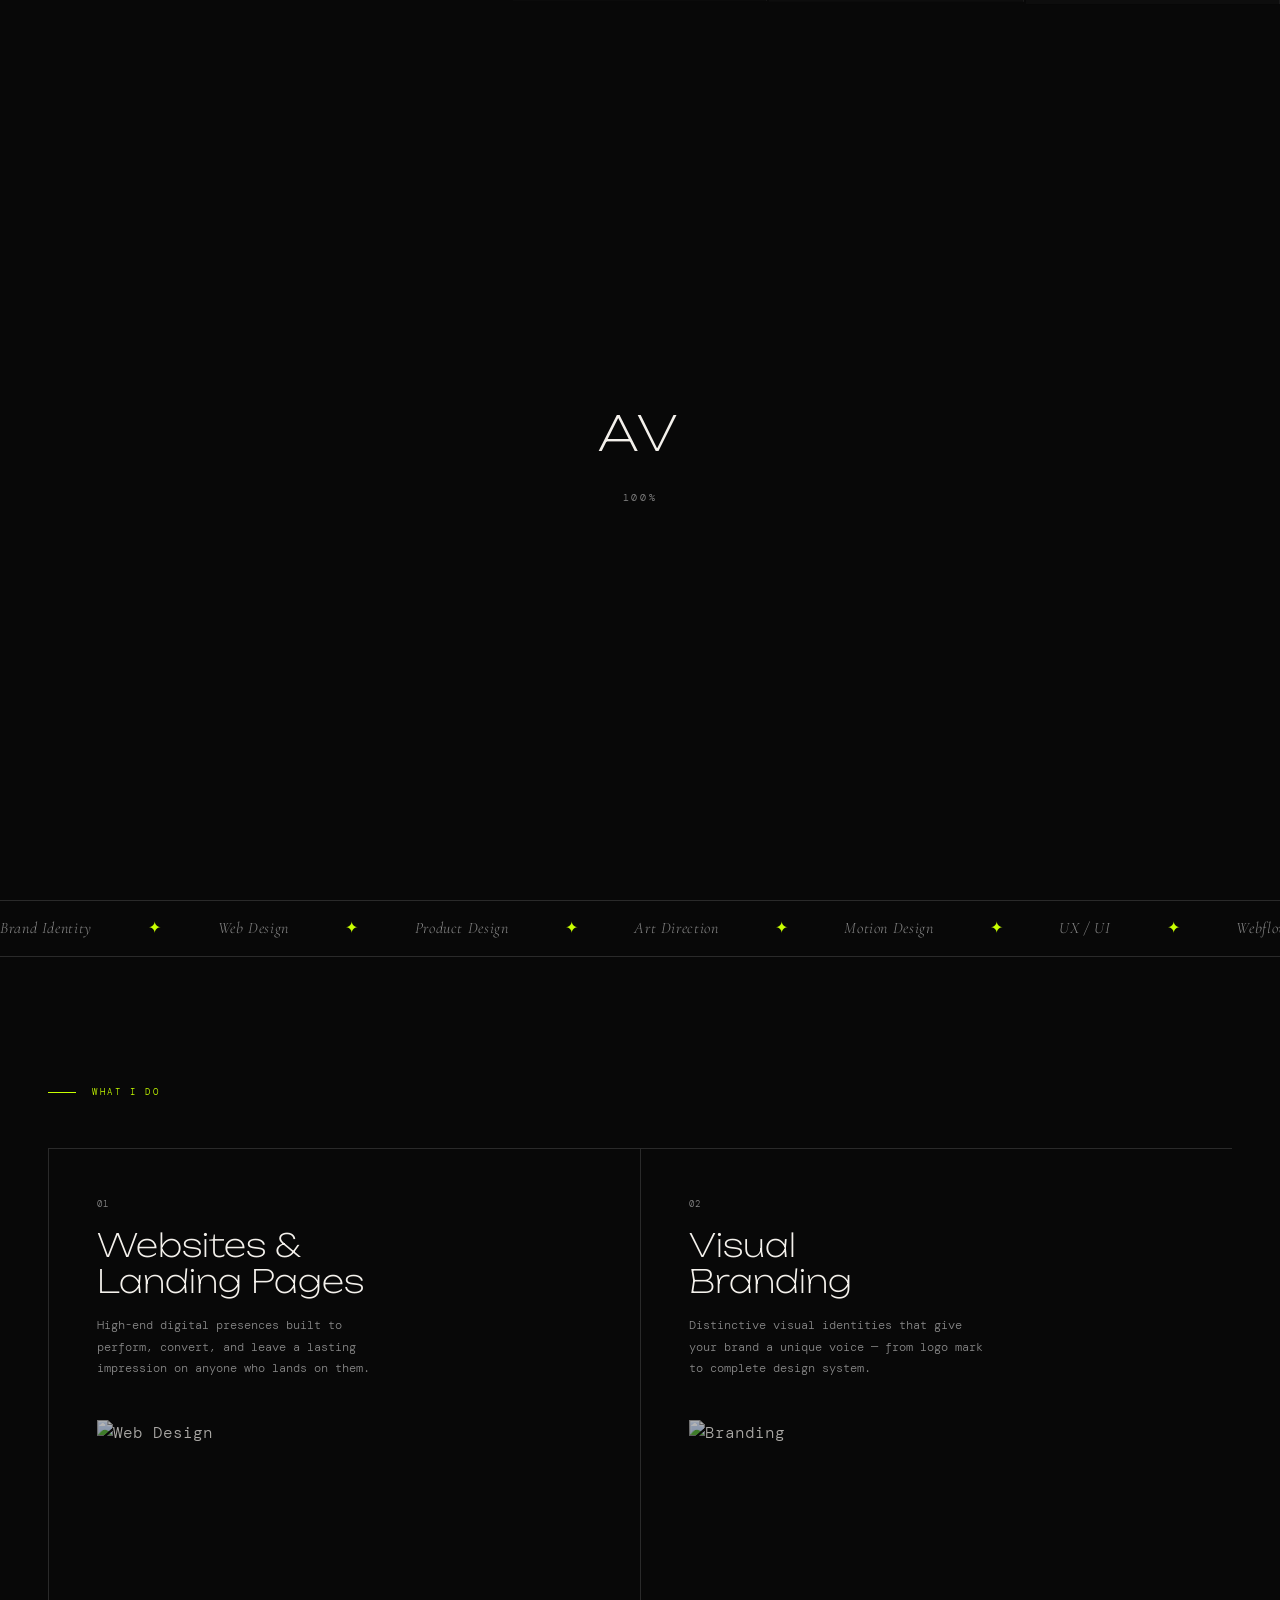
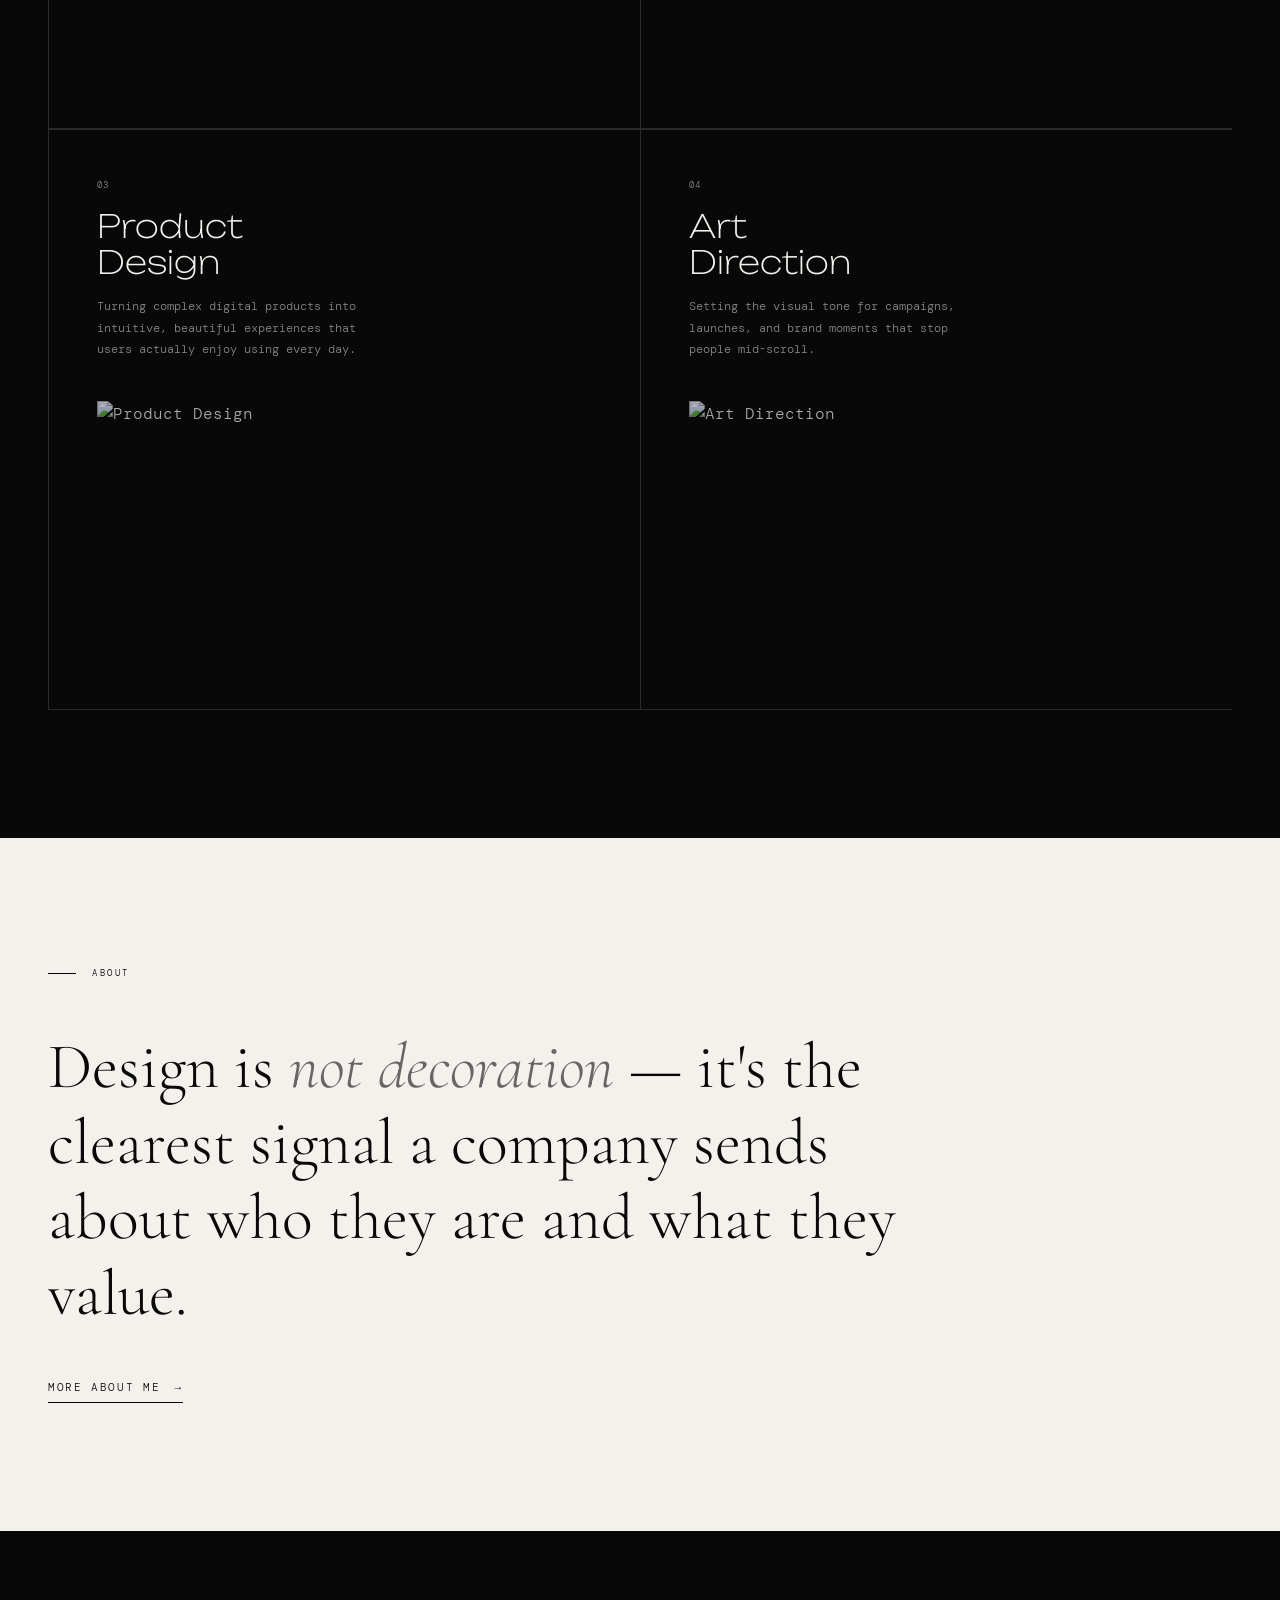
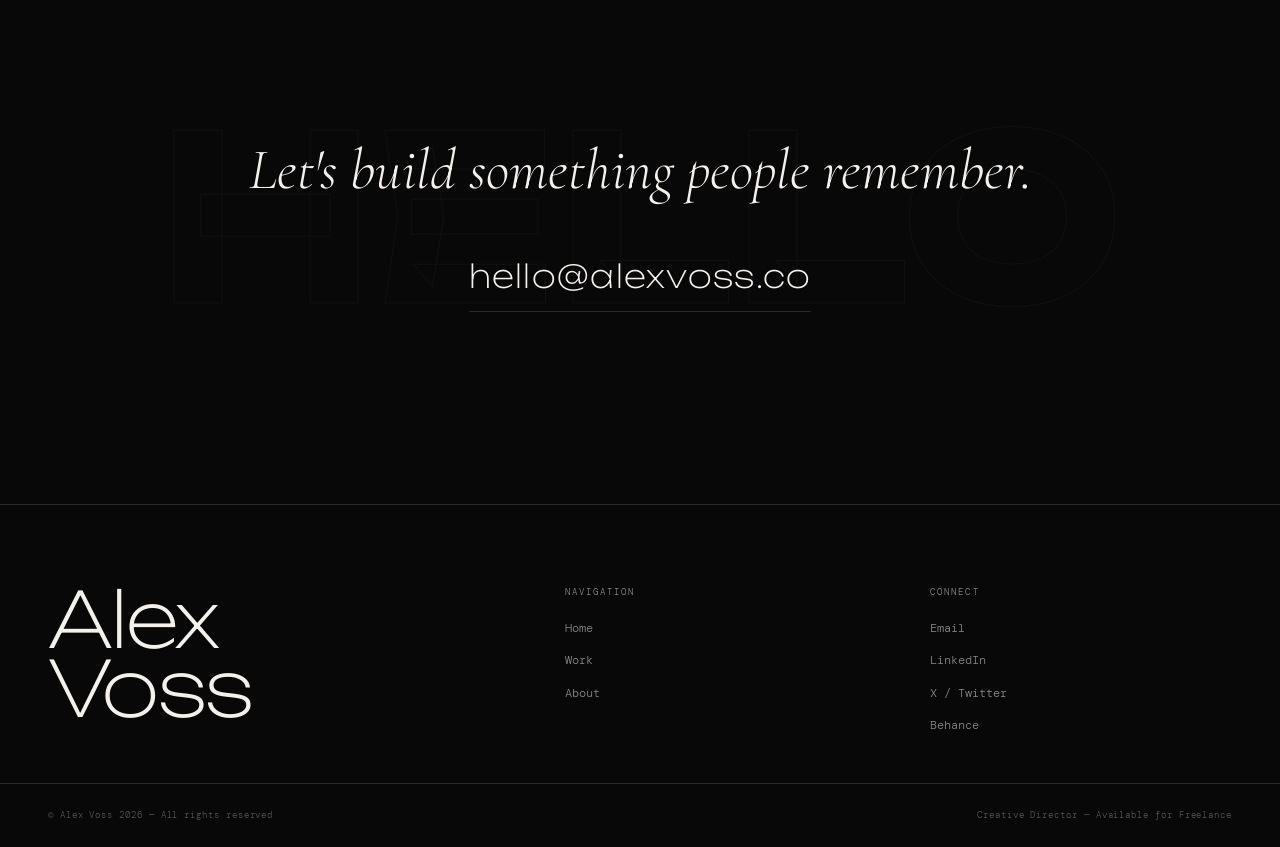
==== commit c77893cc: "Update index.html" ====
--- a/index.html
+++ b/index.html
@@ -42,6 +42,11 @@
       <div class="float-shape shape-square" data-speed="0.4"></div>
       <div class="float-shape shape-circle" data-speed="0.25"></div>
       <div class="float-shape shape-pill"   data-speed="0.6"></div>
+    </div>
+
+    <div class="available-badge">
+      <span class="badge-dot"></span>
+      Available for projects
     </div>
 
     <p class="hero-eyebrow">Creative Direction &amp; Web Design</p>
@@ -167,8 +172,8 @@
   <!-- SCRIPTS: GSAP + ScrollTrigger + Lenis -->
   <script src="https://cdnjs.cloudflare.com/ajax/libs/gsap/3.12.5/gsap.min.js"></script>
   <script src="https://cdnjs.cloudflare.com/ajax/libs/gsap/3.12.5/ScrollTrigger.min.js"></script>
-  <script src="https://unpkg.com/lenis@1.1.14/dist/lenis.min.js"></script>
+  <script src="https://cdn.jsdelivr.net/npm/@studio-freight/lenis@1.0.42/bundled/lenis.min.js"></script>
   <script>gsap.registerPlugin(ScrollTrigger);</script>
   <script src="js/main.js"></script>
 </body>
-</html>+</html>
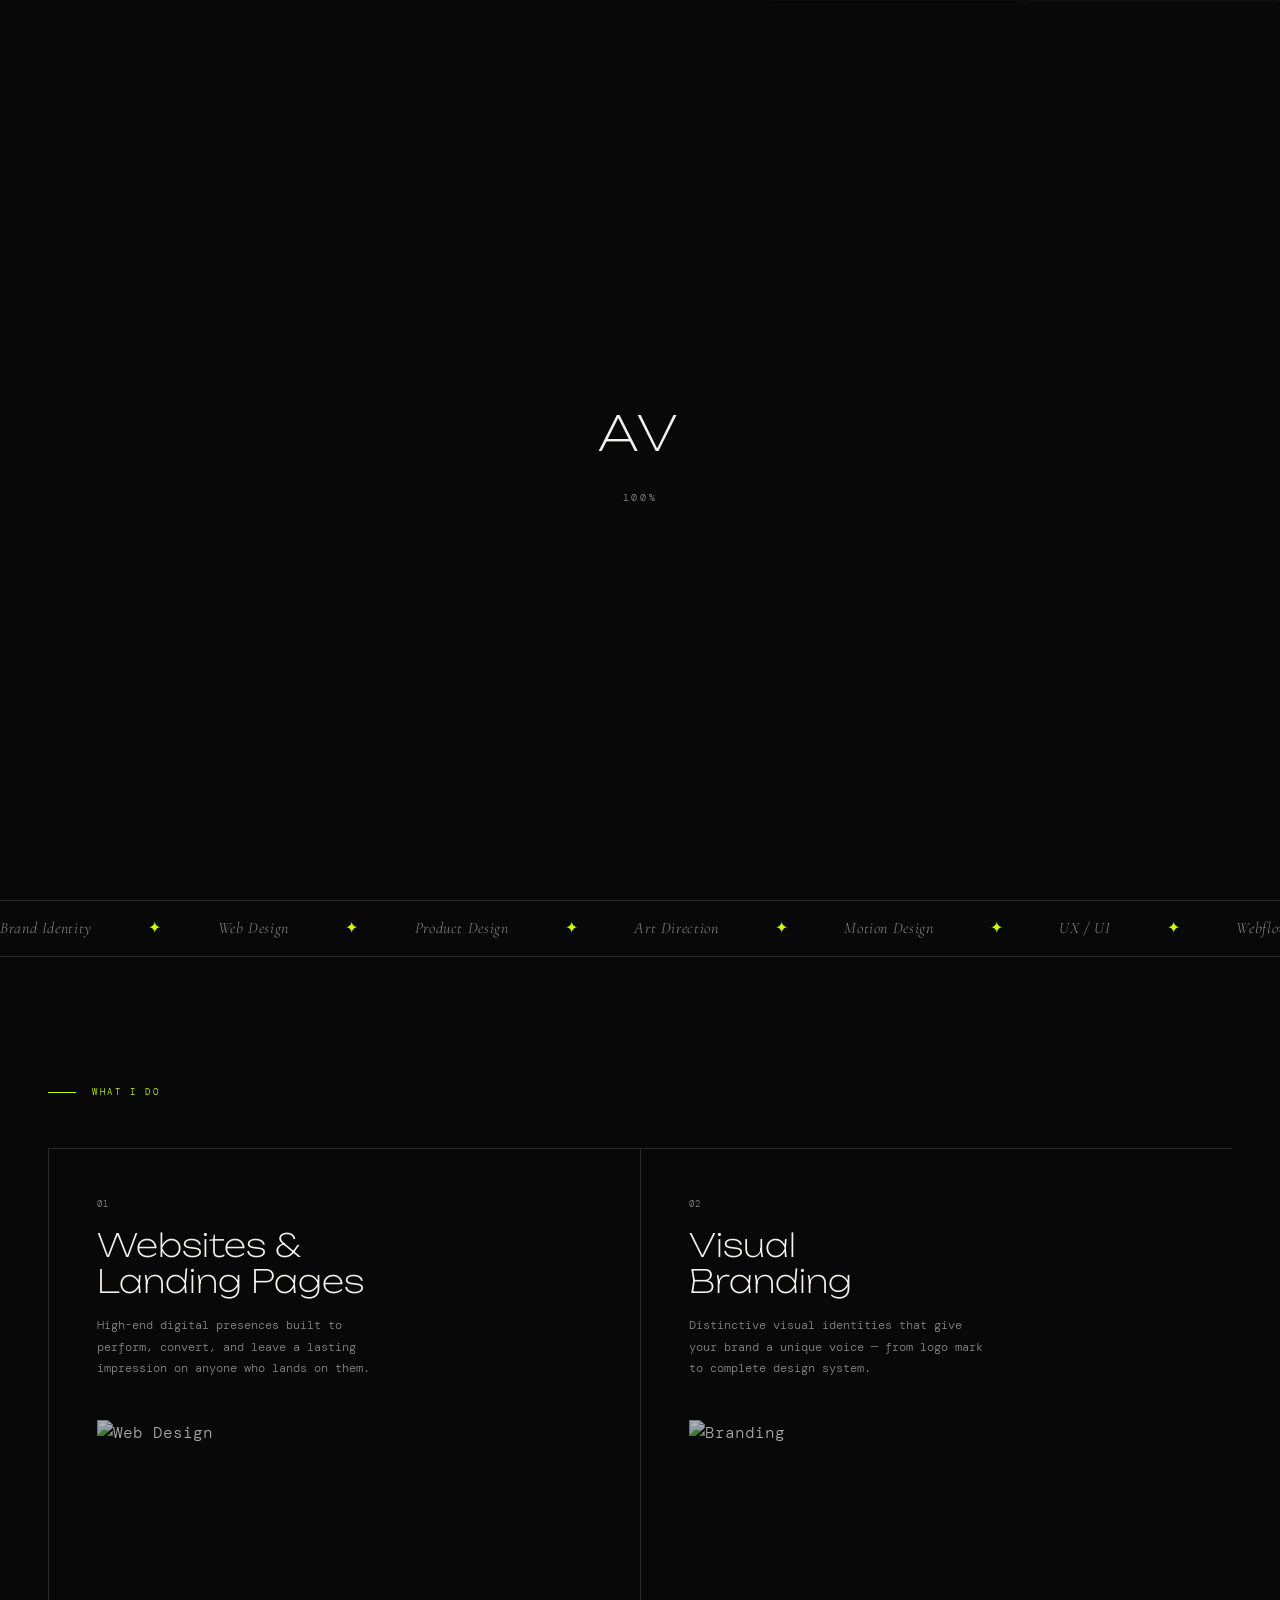
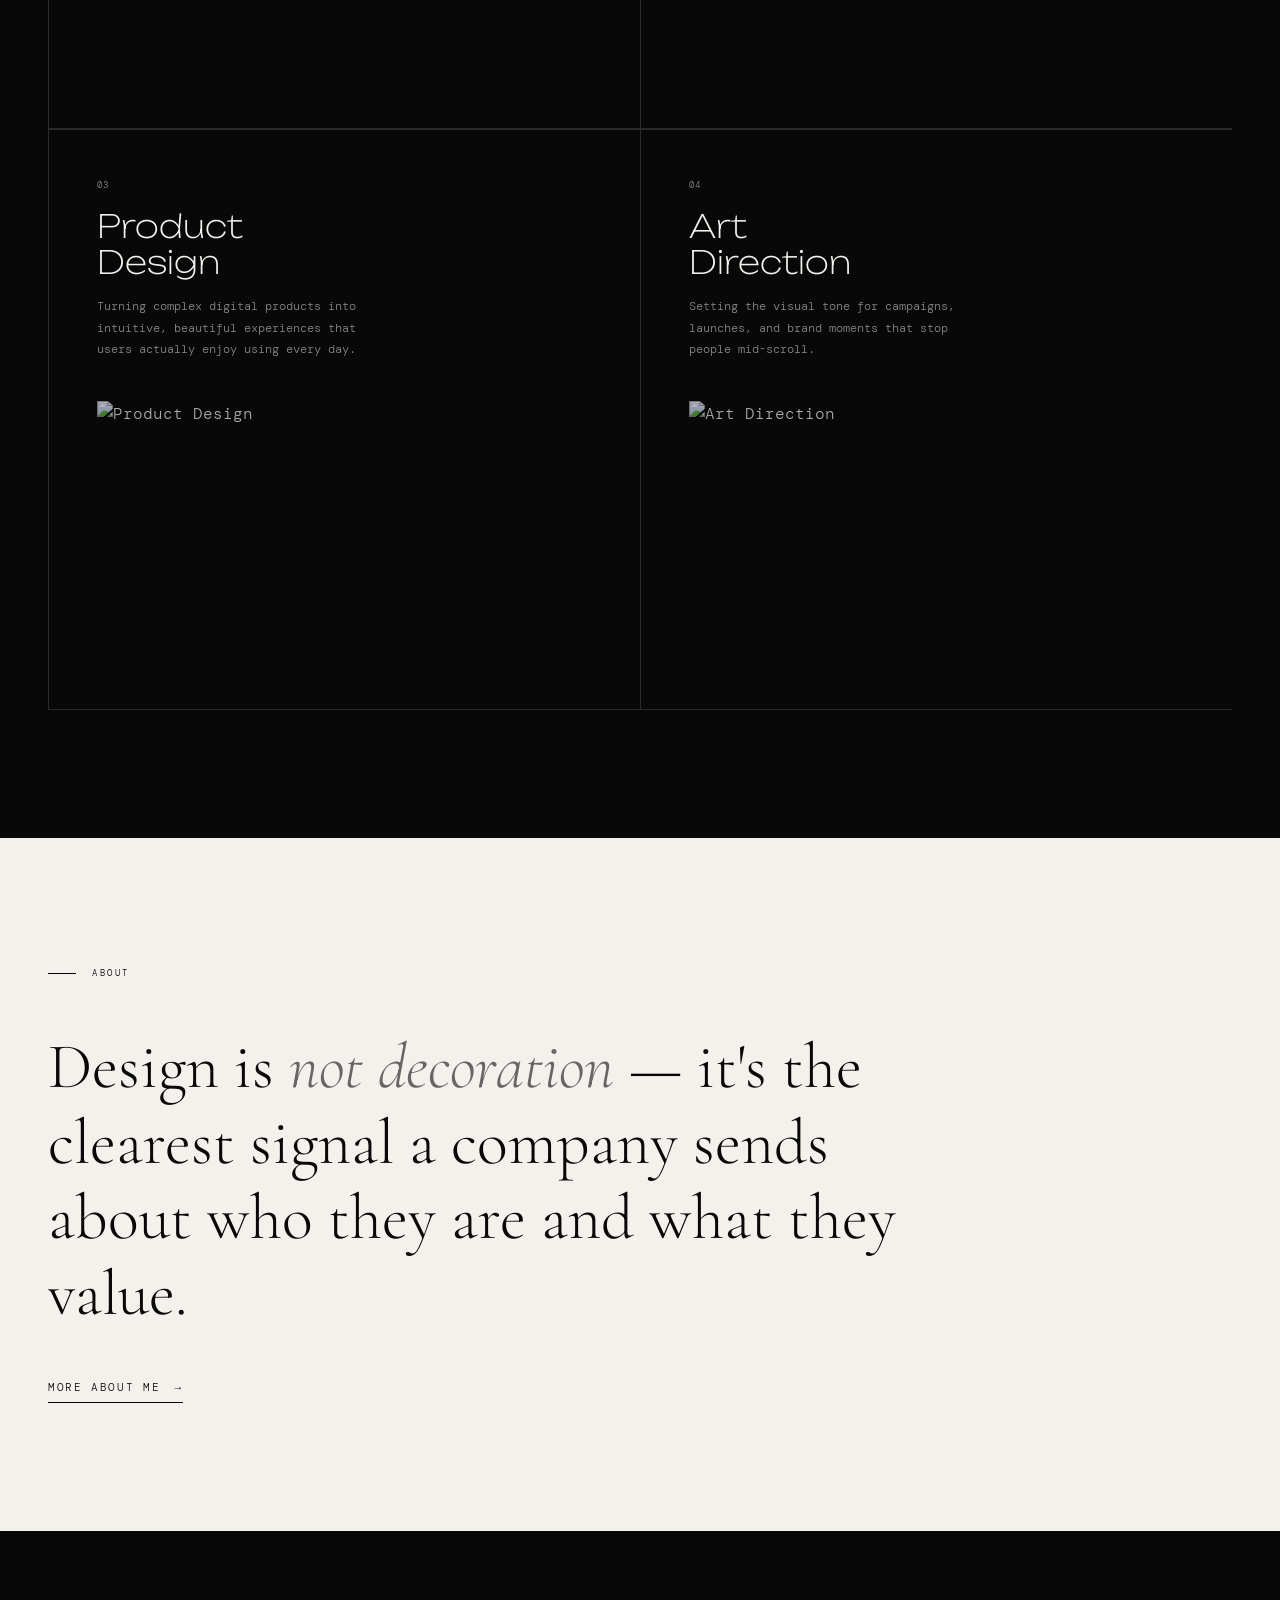
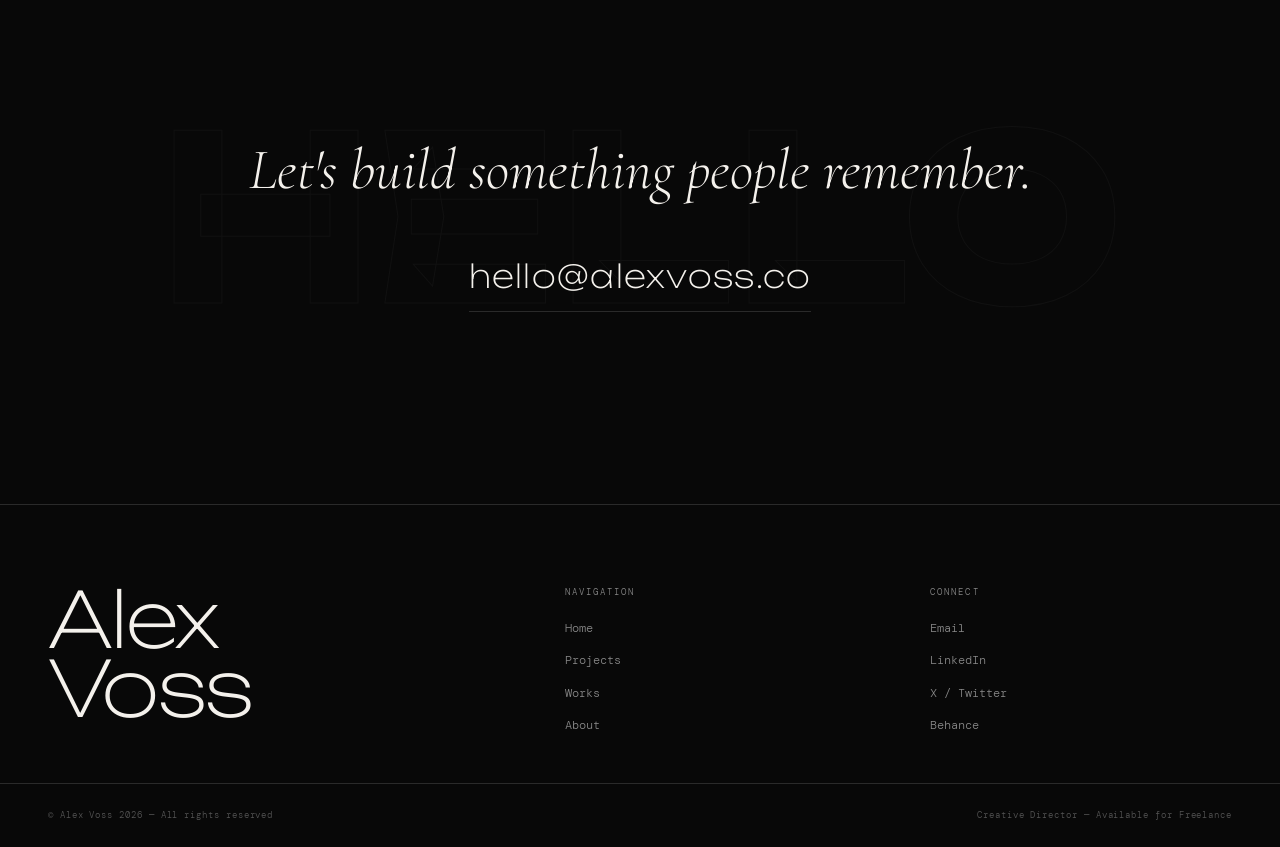
==== commit 431bede8: "Rename and other things" ====
--- a/index.html
+++ b/index.html
@@ -31,7 +31,8 @@
     <a class="nav-logo" href="index.html">AV Studio</a>
     <ul class="nav-links">
       <li><a href="index.html">Home</a></li>
-      <li><a href="work.html">Work</a></li>
+      <li><a href="projects.html">Projects</a></li>
+      <li><a href="works.html">Works</a></li>
       <li><a href="about.html">About</a></li>
     </ul>
   </nav>
@@ -42,11 +43,6 @@
       <div class="float-shape shape-square" data-speed="0.4"></div>
       <div class="float-shape shape-circle" data-speed="0.25"></div>
       <div class="float-shape shape-pill"   data-speed="0.6"></div>
-    </div>
-
-    <div class="available-badge">
-      <span class="badge-dot"></span>
-      Available for projects
     </div>
 
     <p class="hero-eyebrow">Creative Direction &amp; Web Design</p>
@@ -150,7 +146,8 @@
       <p class="footer-col-label">Navigation</p>
       <div class="footer-links">
         <a href="index.html">Home</a>
-        <a href="work.html">Work</a>
+        <a href="projects.html">Projects</a>
+        <a href="works.html">Works</a>
         <a href="about.html">About</a>
       </div>
     </div>
@@ -172,8 +169,8 @@
   <!-- SCRIPTS: GSAP + ScrollTrigger + Lenis -->
   <script src="https://cdnjs.cloudflare.com/ajax/libs/gsap/3.12.5/gsap.min.js"></script>
   <script src="https://cdnjs.cloudflare.com/ajax/libs/gsap/3.12.5/ScrollTrigger.min.js"></script>
-  <script src="https://cdn.jsdelivr.net/npm/@studio-freight/lenis@1.0.42/bundled/lenis.min.js"></script>
+  <script src="https://unpkg.com/lenis@1.1.14/dist/lenis.min.js"></script>
   <script>gsap.registerPlugin(ScrollTrigger);</script>
   <script src="js/main.js"></script>
 </body>
-</html>
+</html>
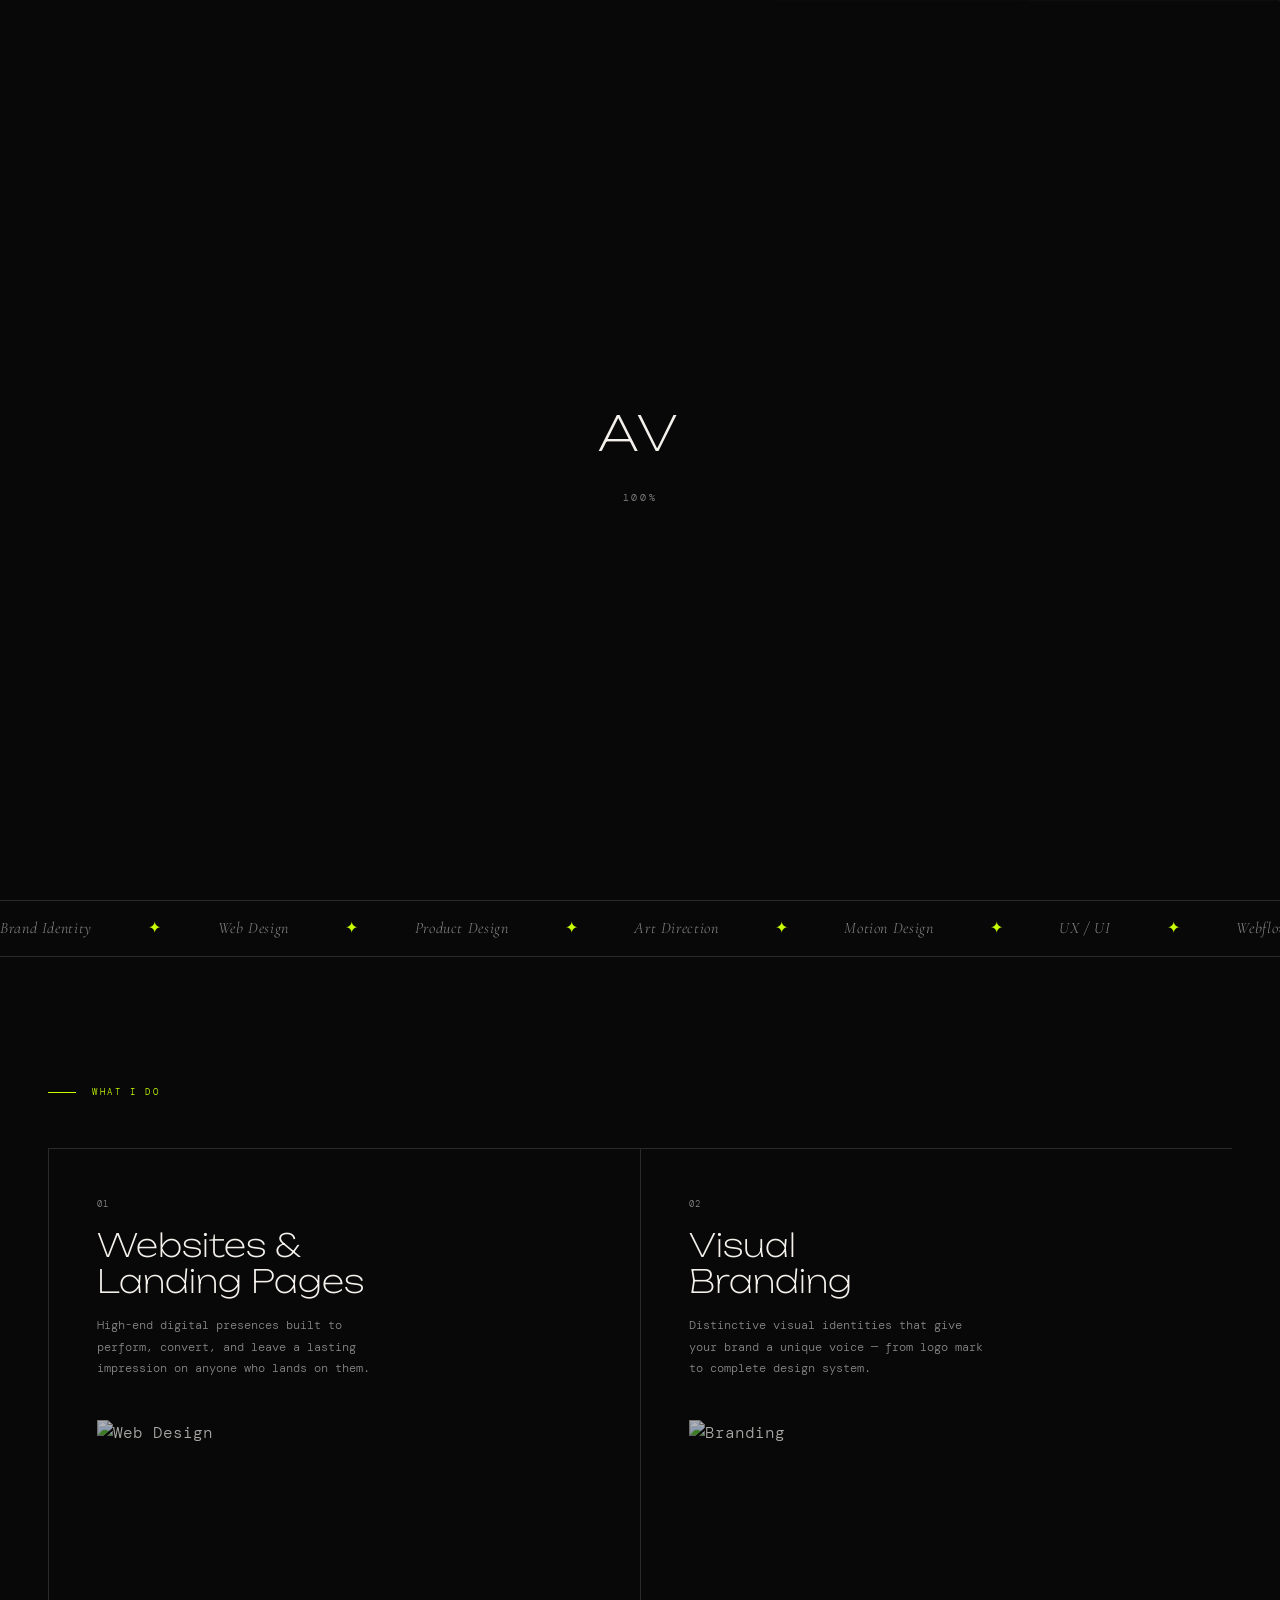
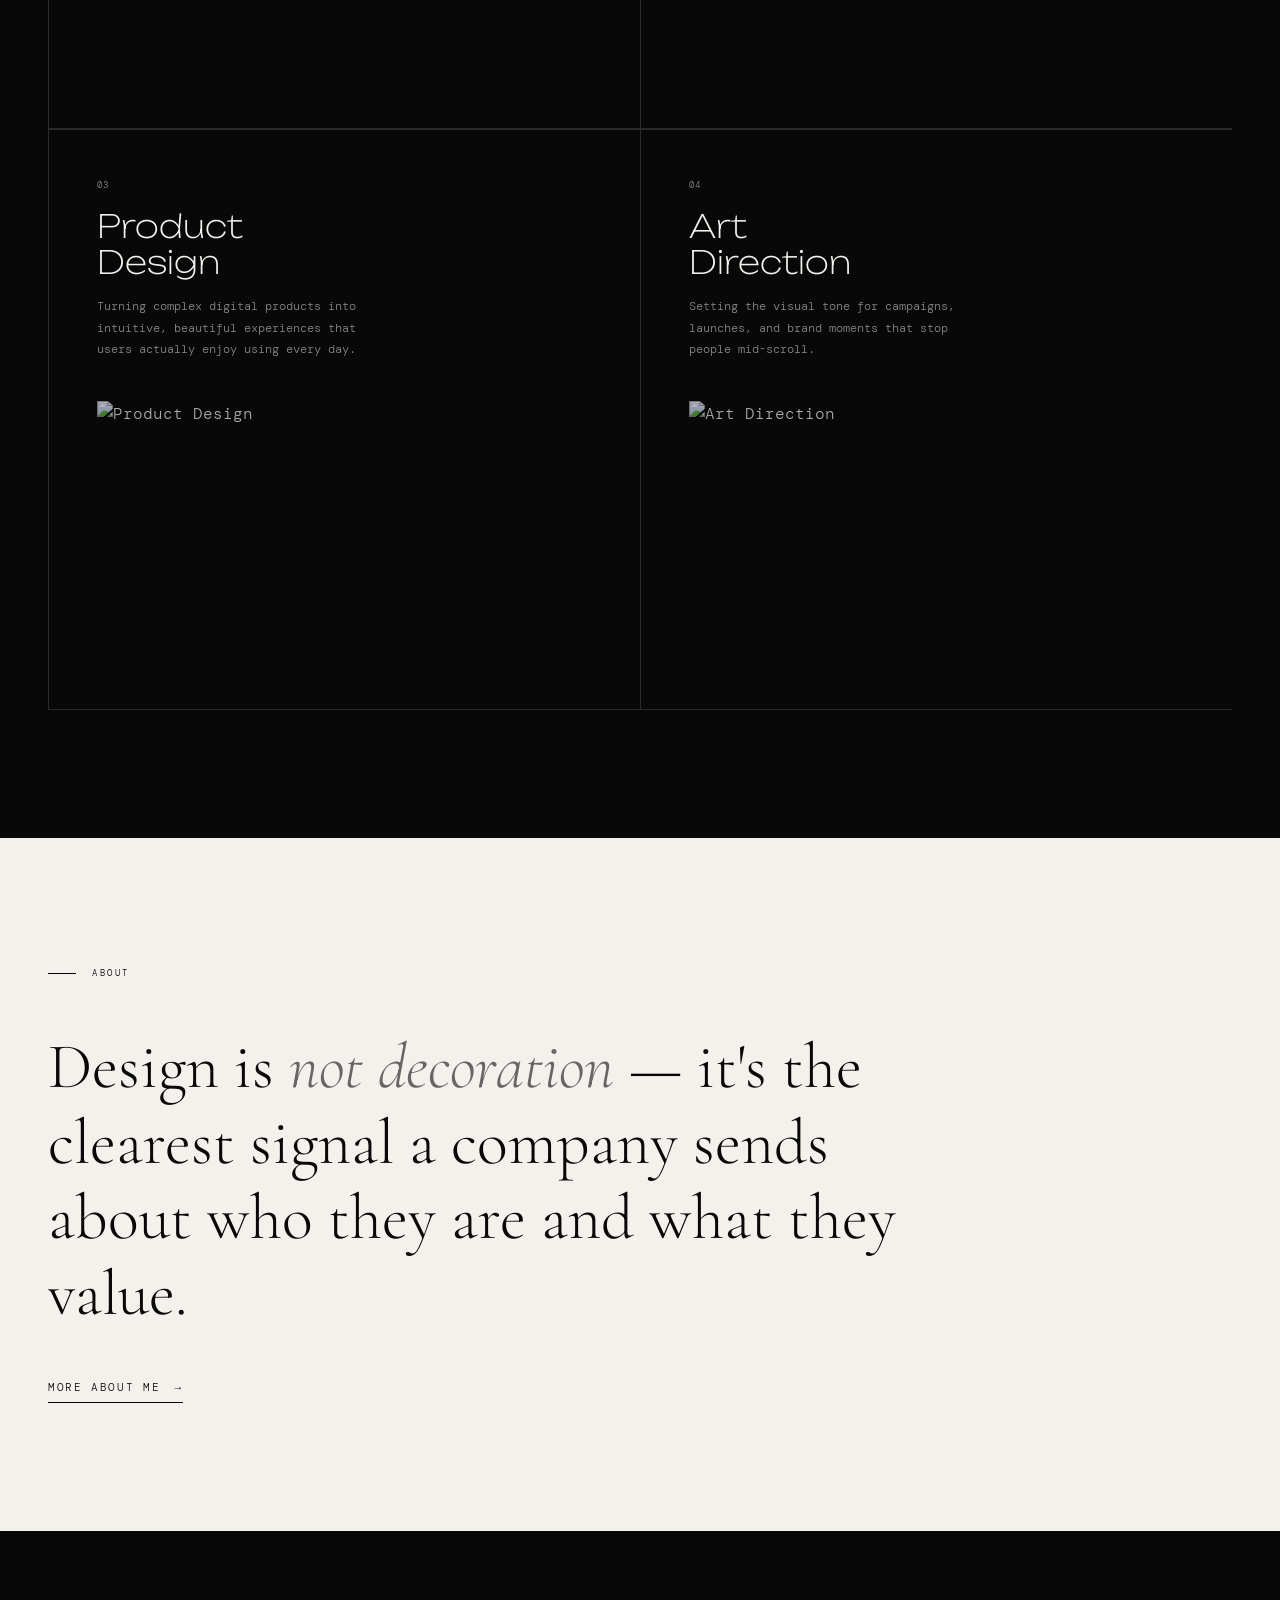
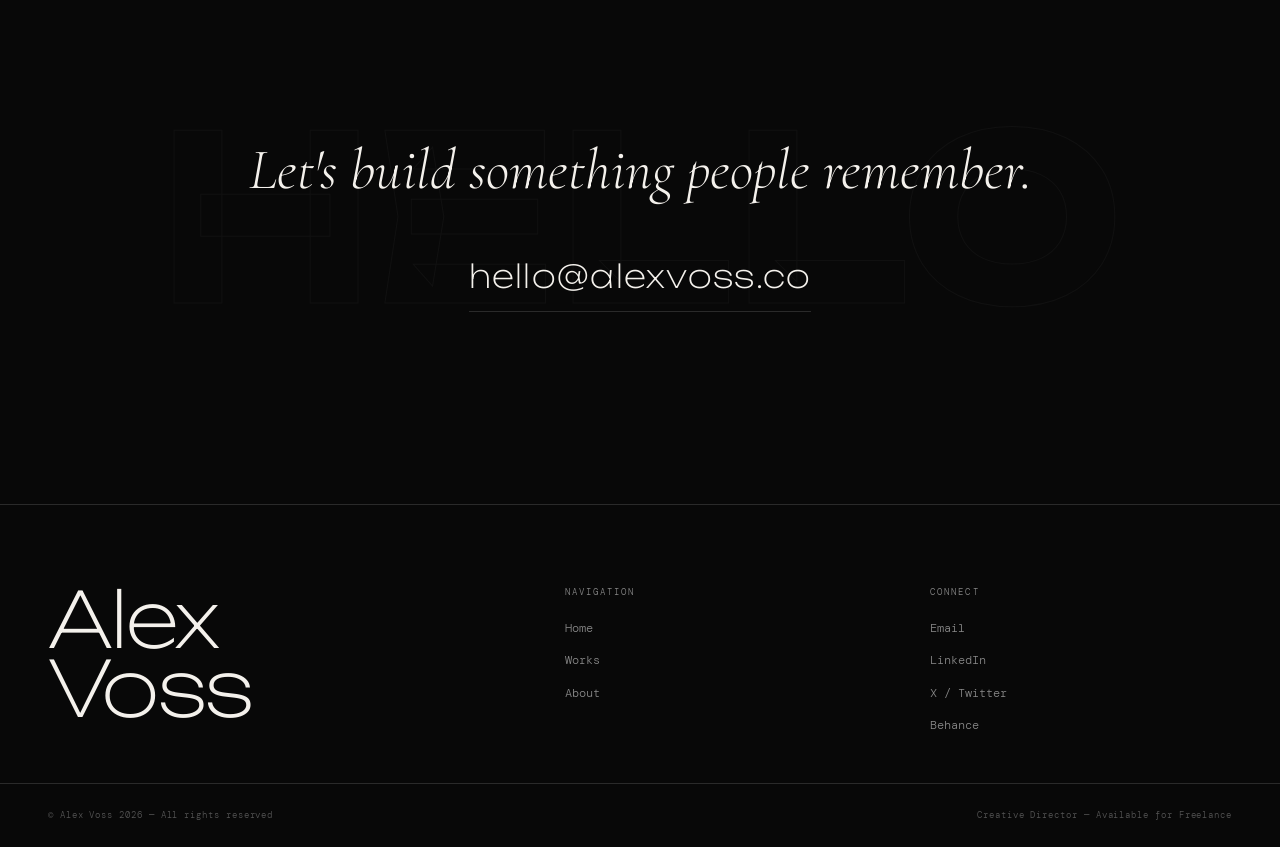
==== commit 56212ed6: "Update index.html" ====
--- a/index.html
+++ b/index.html
@@ -146,7 +146,6 @@
       <p class="footer-col-label">Navigation</p>
       <div class="footer-links">
         <a href="index.html">Home</a>
-        <a href="projects.html">Projects</a>
         <a href="works.html">Works</a>
         <a href="about.html">About</a>
       </div>
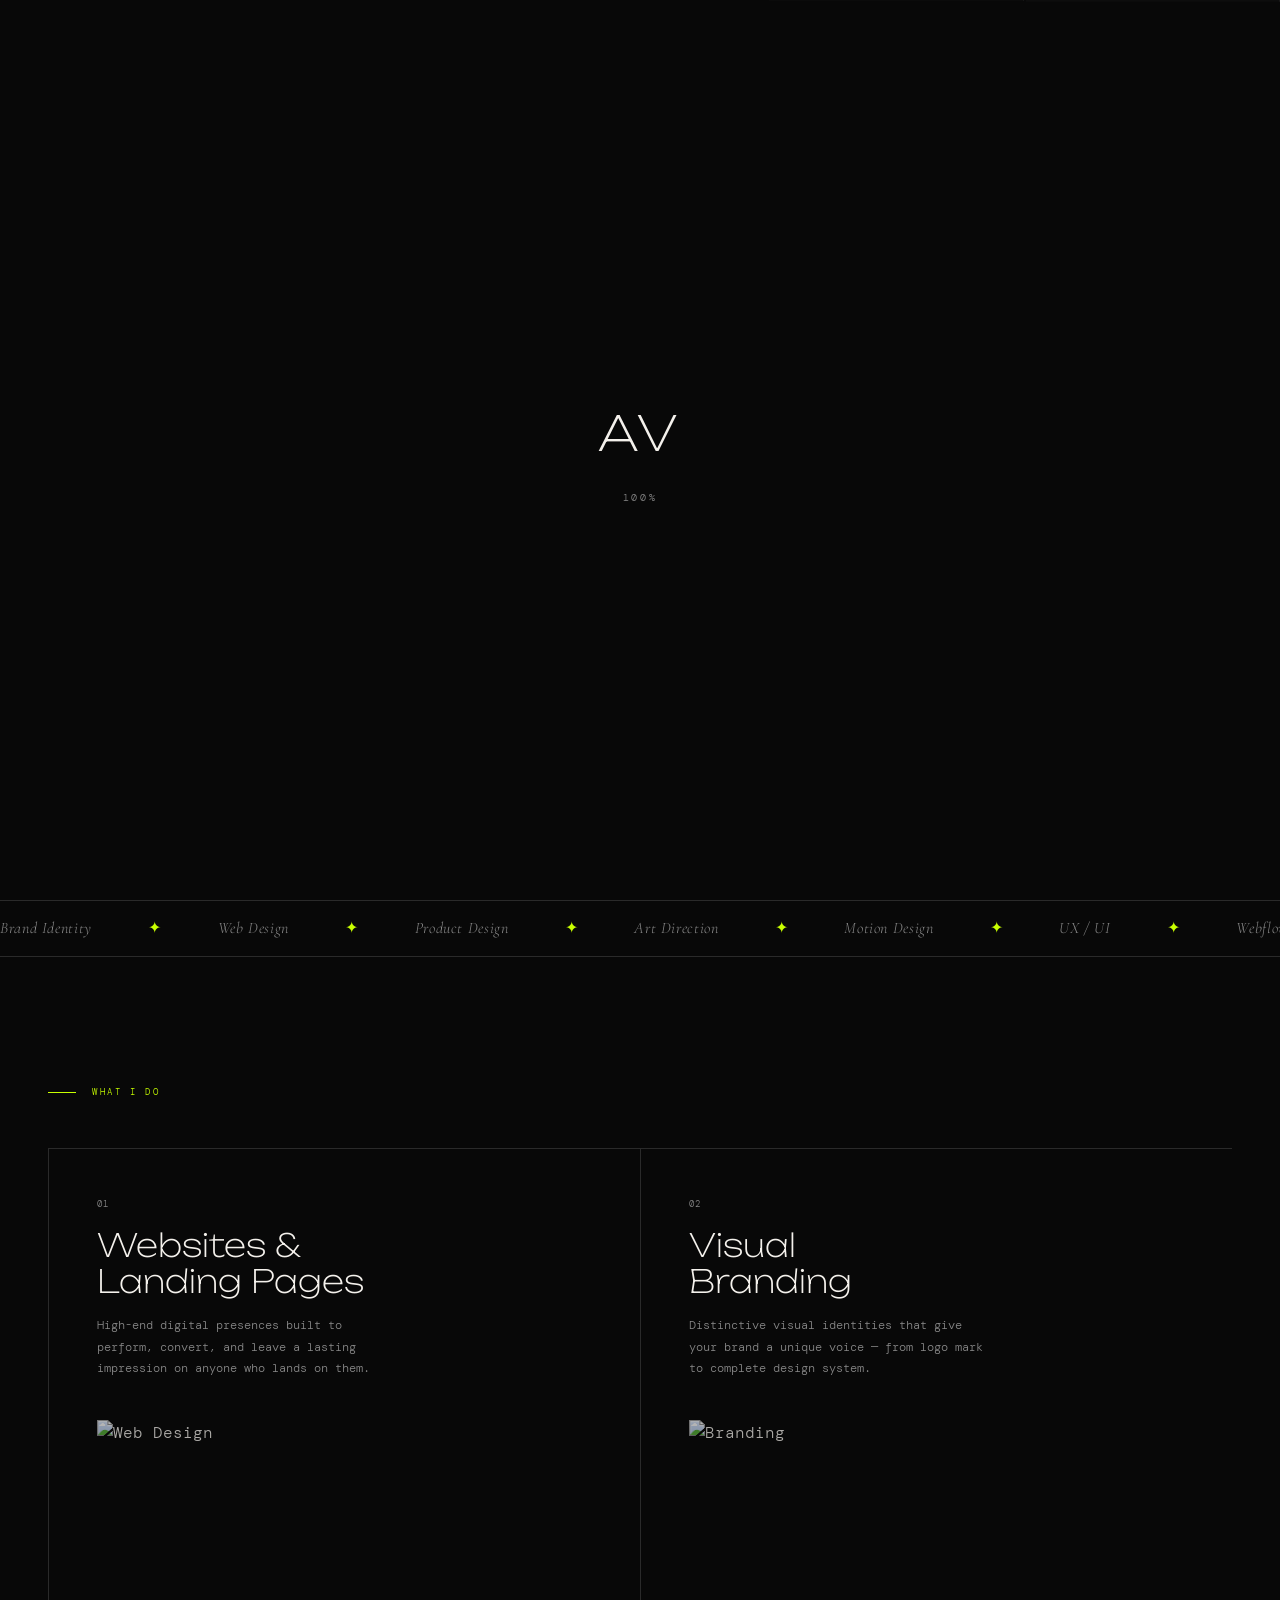
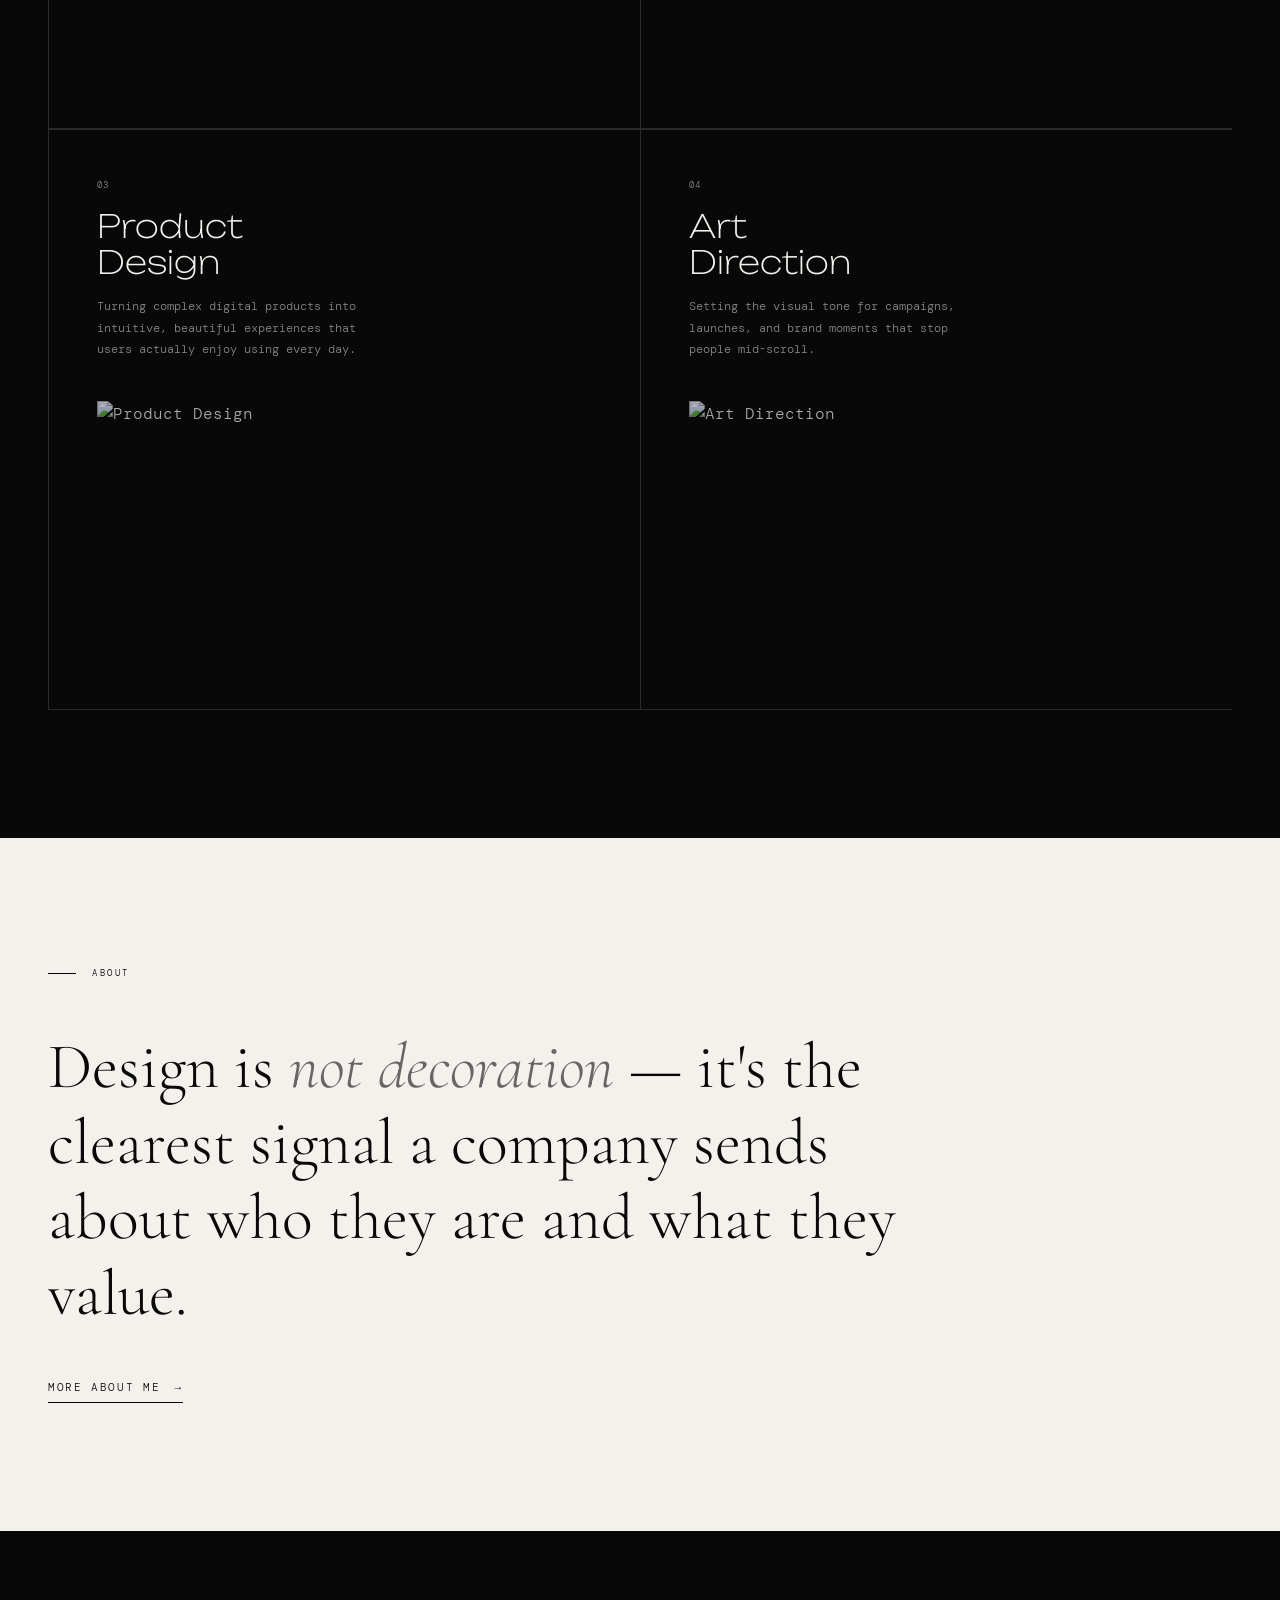
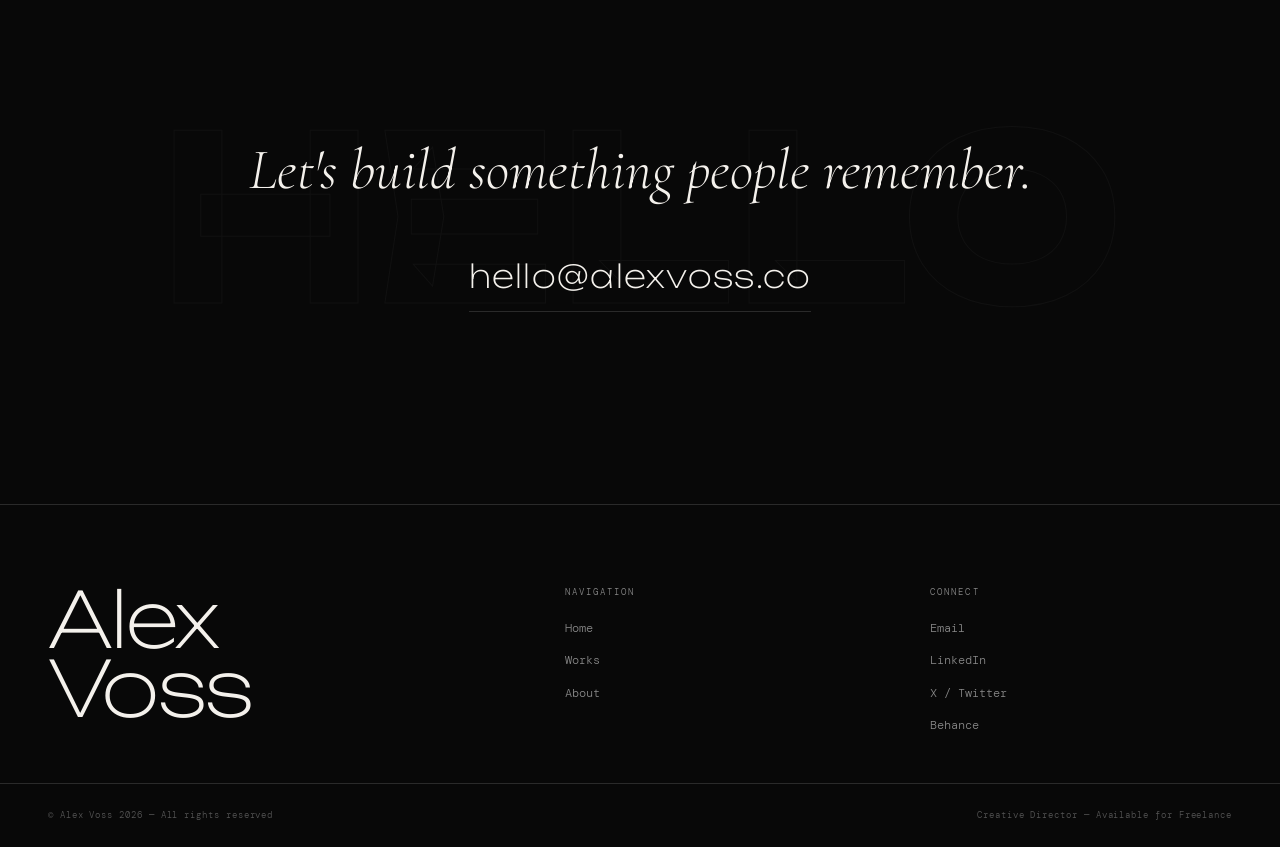
==== commit a13a8e2a: "remove projects" ====
--- a/index.html
+++ b/index.html
@@ -31,7 +31,6 @@
     <a class="nav-logo" href="index.html">AV Studio</a>
     <ul class="nav-links">
       <li><a href="index.html">Home</a></li>
-      <li><a href="projects.html">Projects</a></li>
       <li><a href="works.html">Works</a></li>
       <li><a href="about.html">About</a></li>
     </ul>
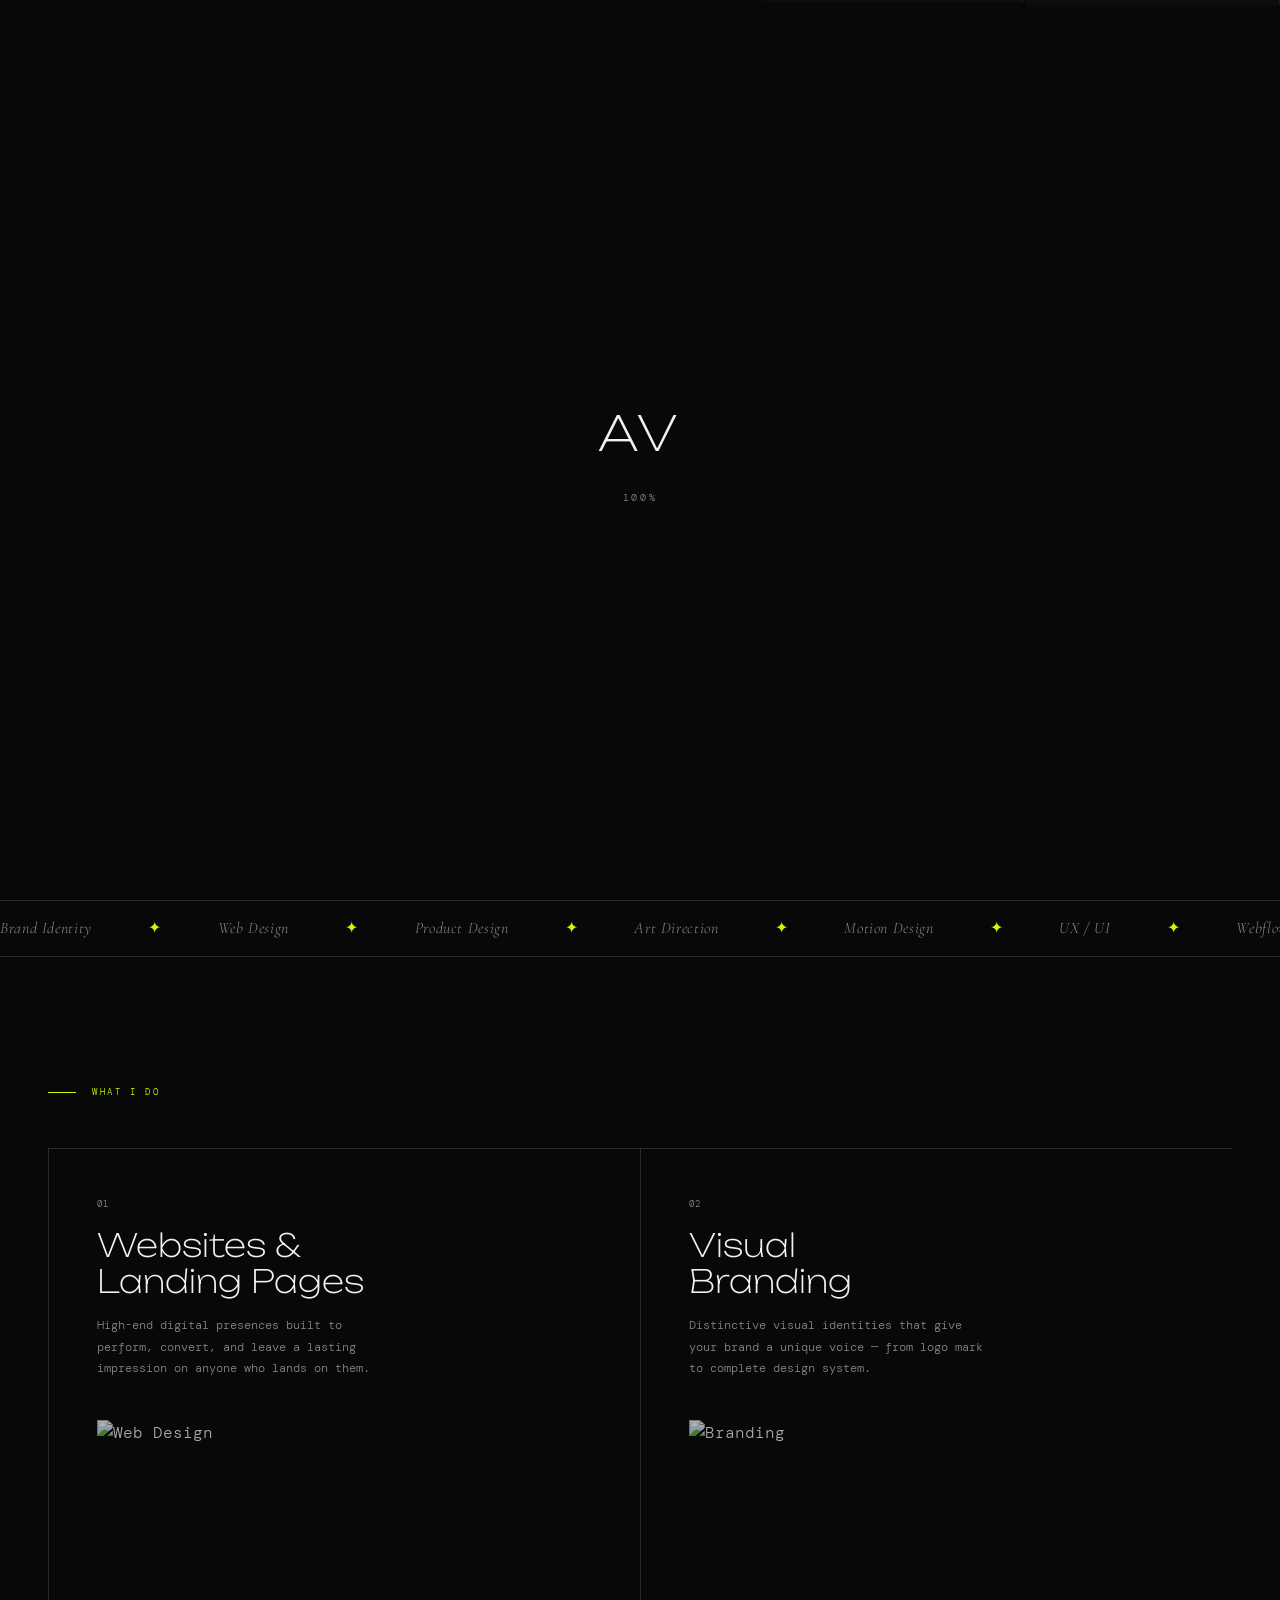
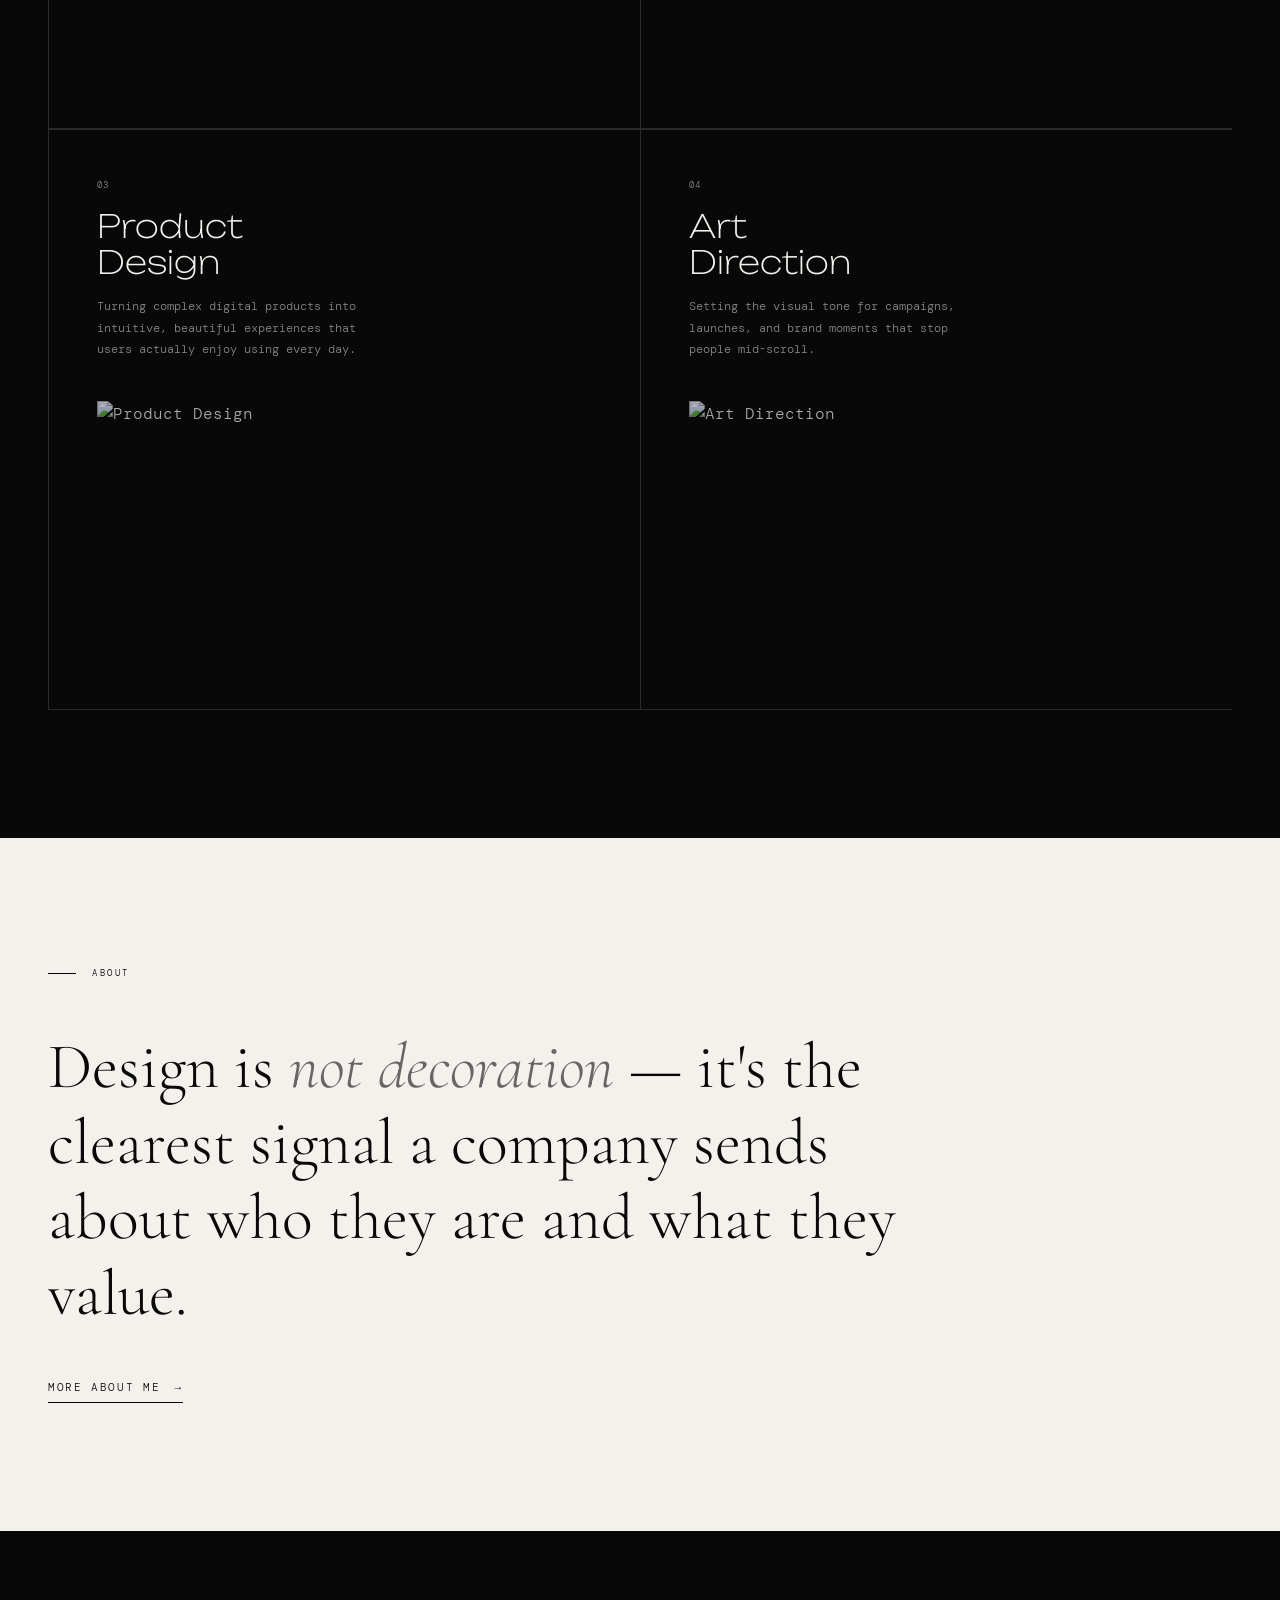
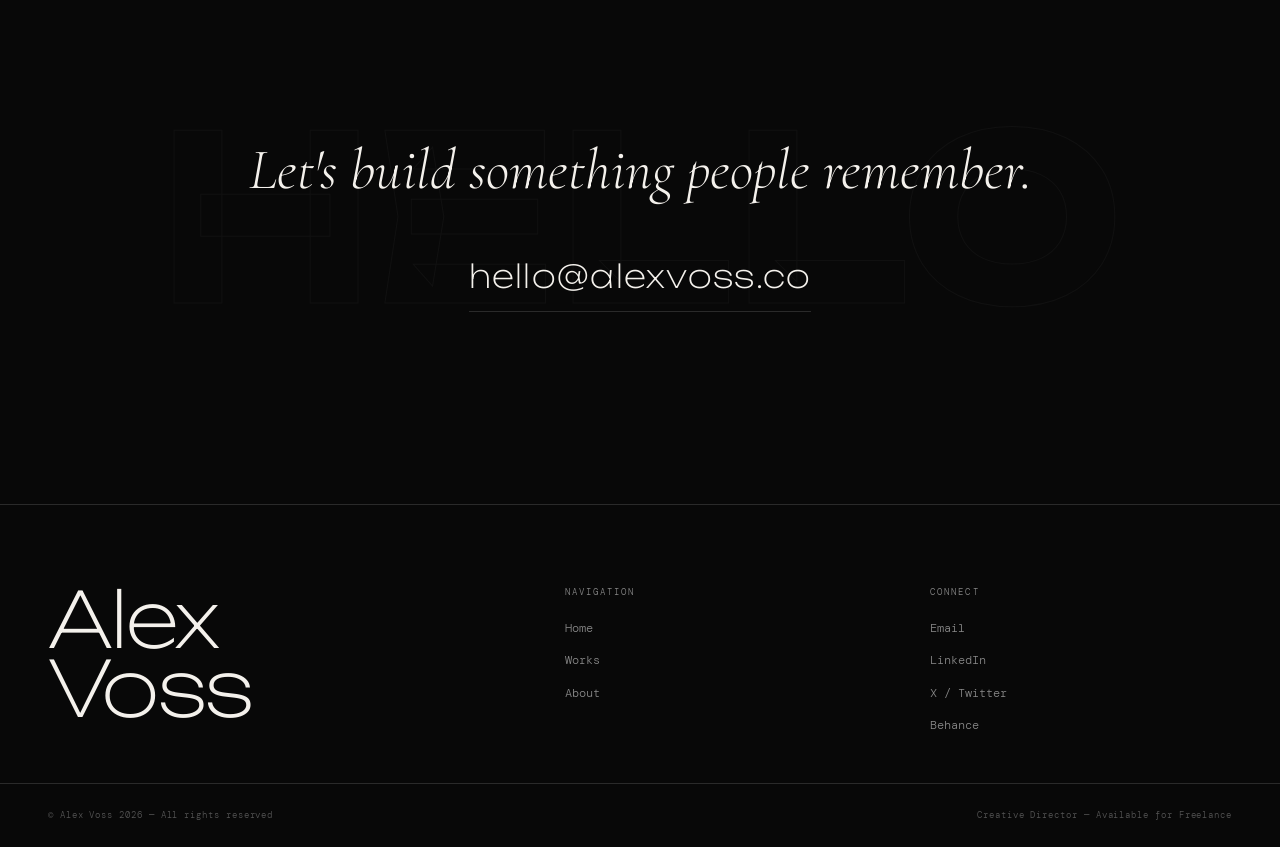
==== commit 13710387: "Update index.html" ====
--- a/index.html
+++ b/index.html
@@ -43,6 +43,7 @@
       <div class="float-shape shape-circle" data-speed="0.25"></div>
       <div class="float-shape shape-pill"   data-speed="0.6"></div>
     </div>
+    <img src="https://res.cloudinary.com/dgxqifwdf/image/upload/v1779733988/image_de4f0p.jpg" class="hero-backdrop" alt="" />
 
     <p class="hero-eyebrow">Creative Direction &amp; Web Design</p>
 
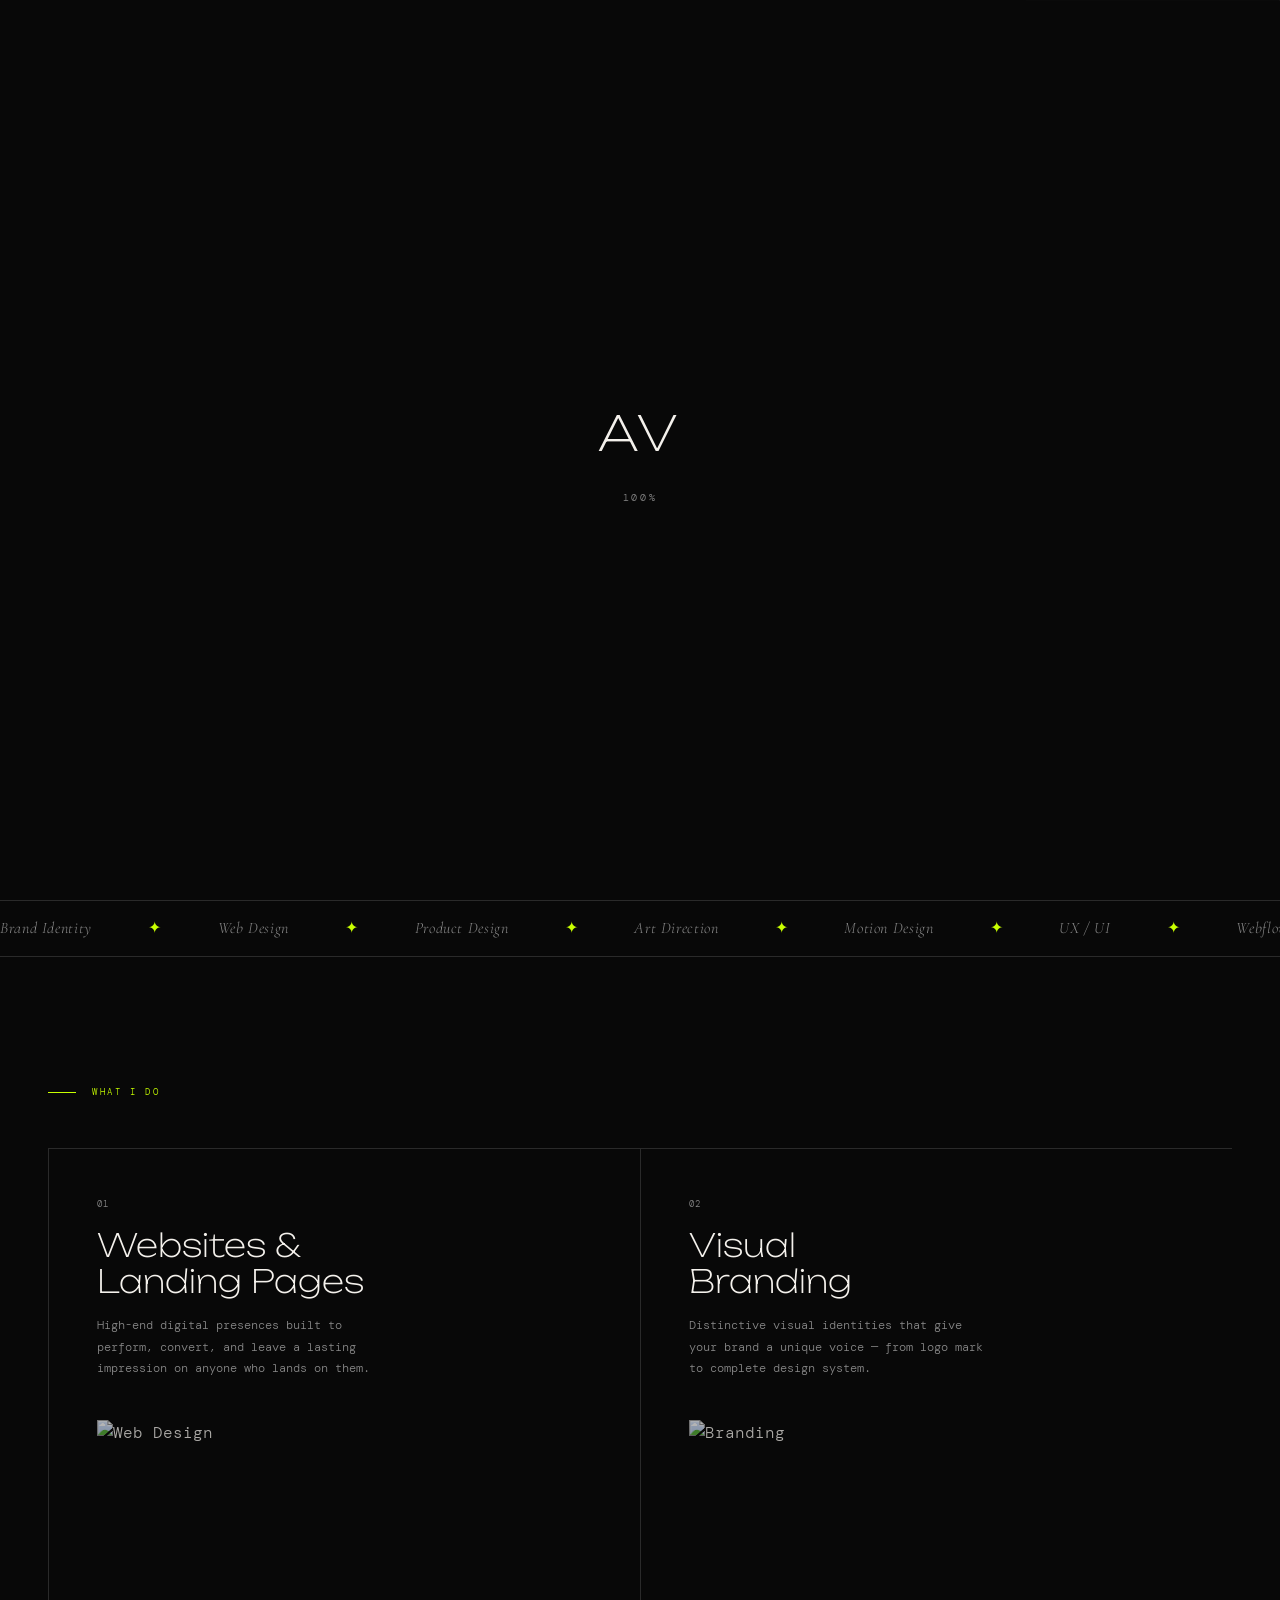
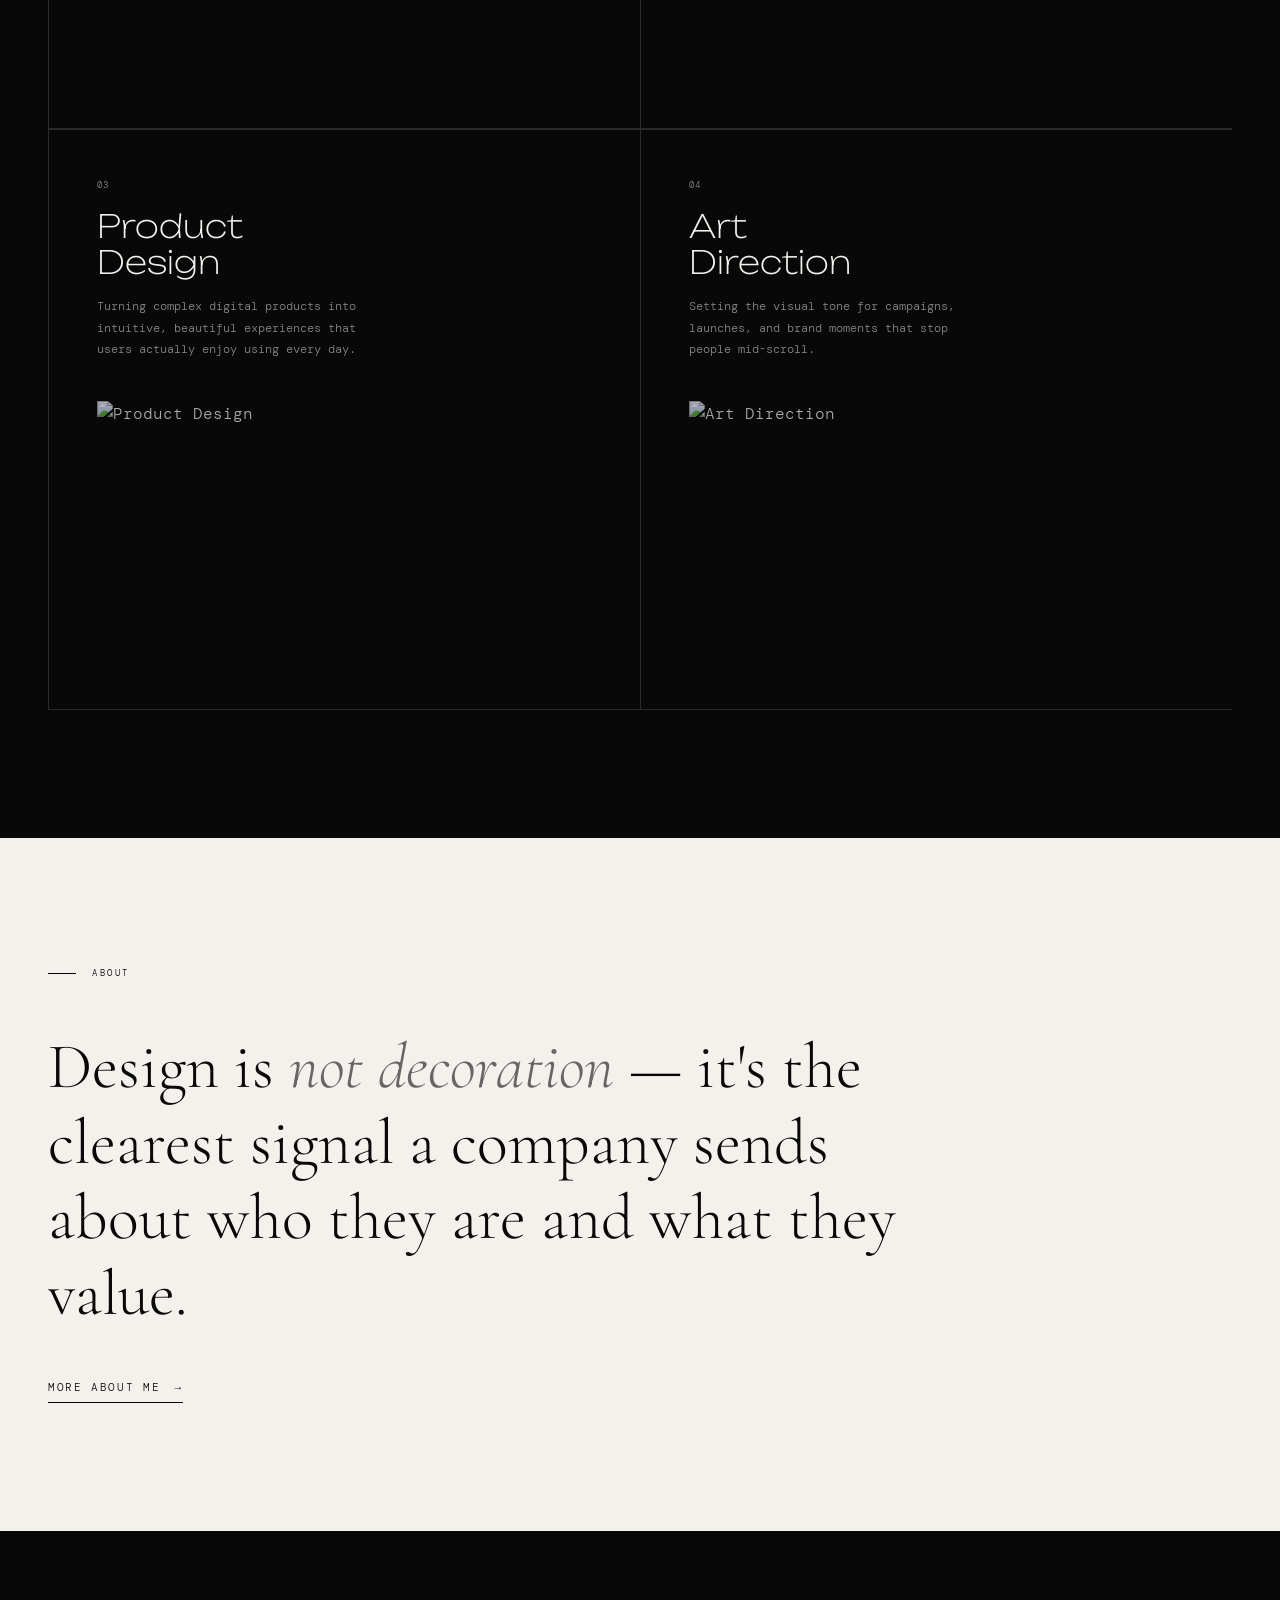
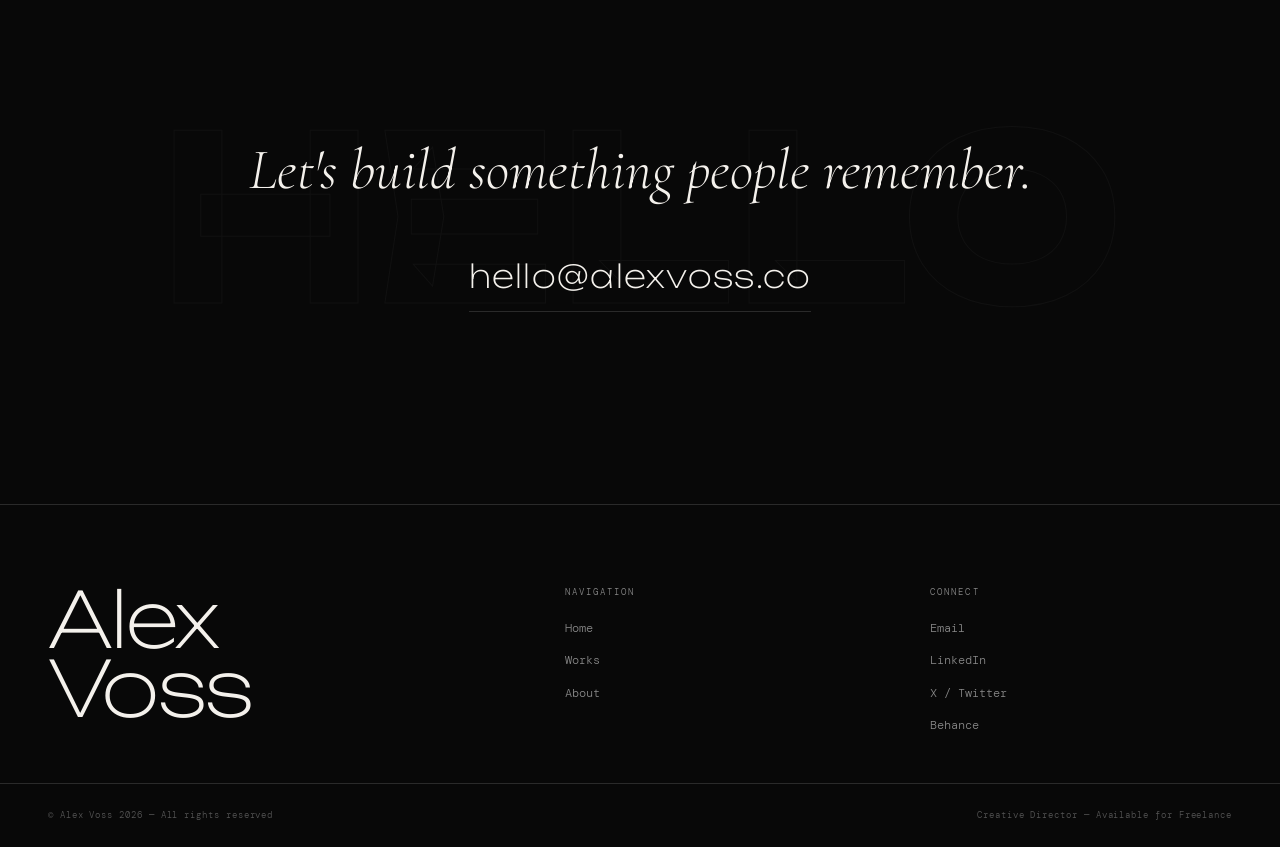
==== commit c8766ec1: "Update index.html" ====
--- a/index.html
+++ b/index.html
@@ -48,8 +48,8 @@
     <p class="hero-eyebrow">Creative Direction &amp; Web Design</p>
 
     <h1 class="hero-name">
-      <span class="hero-line"><span class="hero-line-inner">Alex</span></span>
-      <span class="hero-line"><span class="hero-line-inner">Voss</span></span>
+      <span class="hero-line"><span class="hero-line-inner">Metadel</span></span>
+      <span class="hero-line"><span class="hero-line-inner">Teshome</span></span>
     </h1>
 
     <p class="hero-tagline">Making brands impossible to ignore, one pixel at a time.</p>
--- a/css/style.css
+++ b/css/style.css
@@ -148,6 +148,19 @@
 
 /* ─── HERO ───────────────────────────────────────────────── */
 .hero {
+  .hero-backdrop {
+  position: absolute;
+  top: 0;
+  right: 0;
+  height: 100%;
+  width: 55%;
+  object-fit: cover;
+  object-position: top;
+  opacity: 0.18;
+  mask-image: linear-gradient(to left, rgba(0,0,0,0.8) 0%, transparent 100%);
+  -webkit-mask-image: linear-gradient(to left, rgba(0,0,0,0.8) 0%, transparent 100%);
+  pointer-events: none;
+}
   height: 100vh;
   display: flex;
   flex-direction: column;
@@ -269,6 +282,8 @@
   white-space: nowrap;
   width: max-content;
   animation: marquee 18s linear infinite;
+  will-change: transform;
+  transform: translateZ(0);
 }
 .marquee-track span {
   font-family: var(--font-serif);
